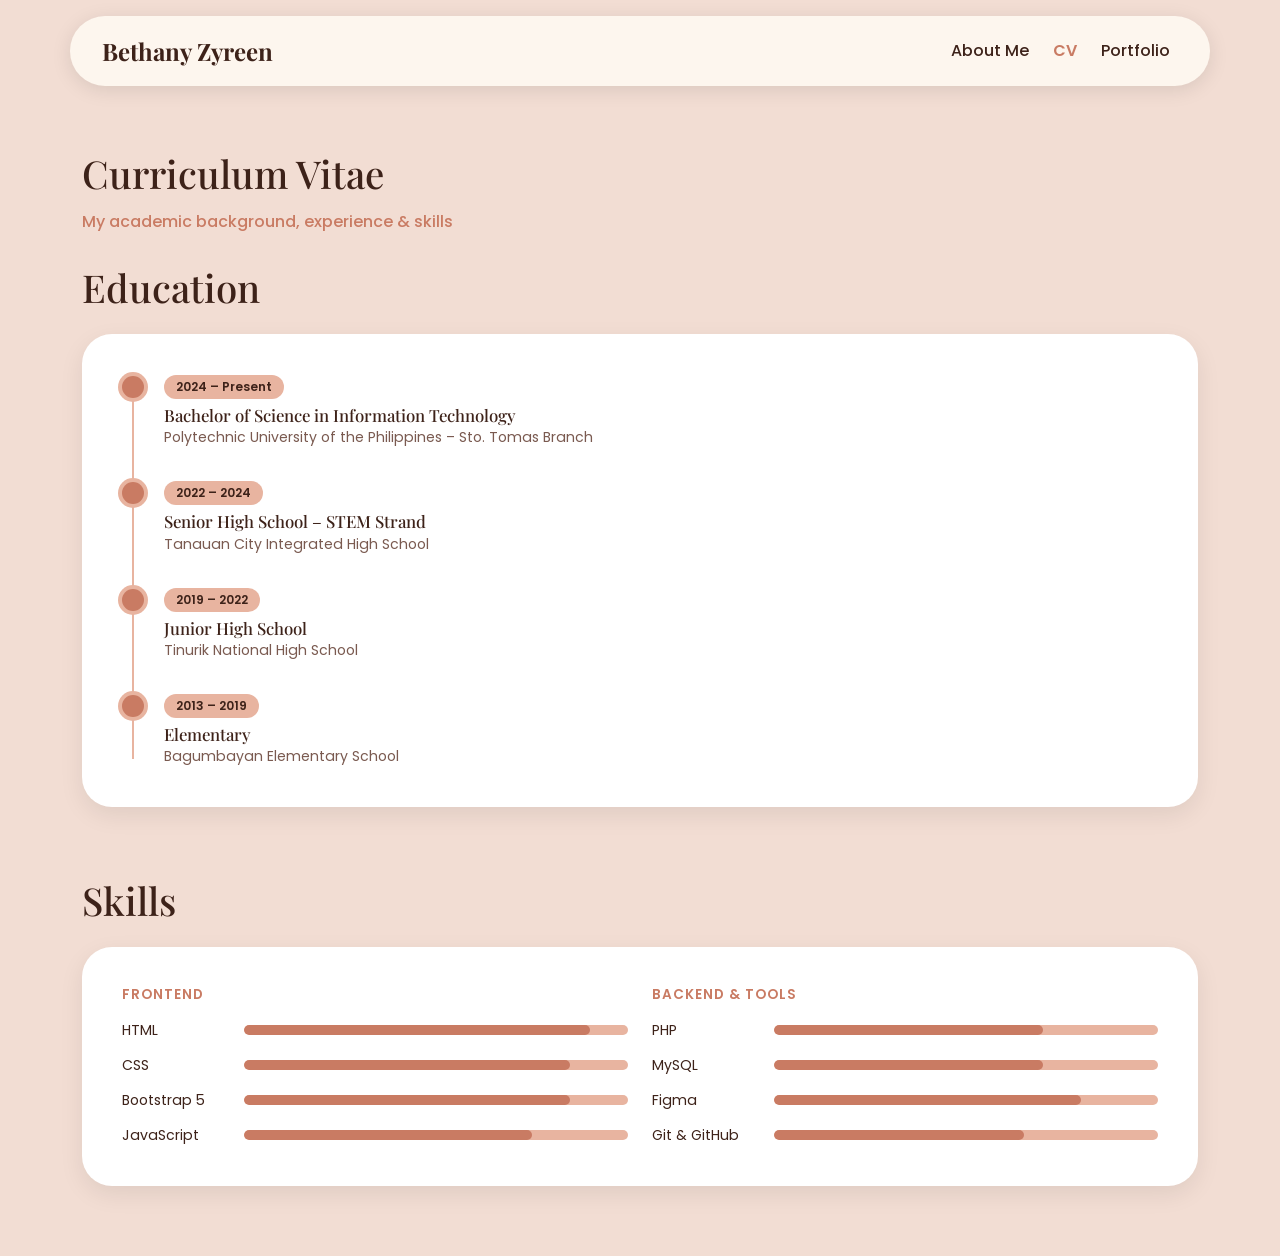
==== cv.html @ 7cb86fb0 "changes" ====
<!DOCTYPE html>
<html lang="en">
<head>
<meta charset="UTF-8">
<meta name="viewport" content="width=device-width, initial-scale=1.0">
<title> Zyrena – Portfolio</title>
  <link rel="icon" type="image/svg+xml" href="assets/img/Group13.svg">
  <link href="https://cdn.jsdelivr.net/npm/bootstrap@5.3.3/dist/css/bootstrap.min.css" rel="stylesheet">
<link href="https://fonts.googleapis.com/css2?family=Playfair+Display:wght@600;700&family=Poppins:wght@300;400;500;600&display=swap" rel="stylesheet">
<link rel="stylesheet" href="https://cdnjs.cloudflare.com/ajax/libs/font-awesome/6.5.0/css/all.min.css">
<link rel="stylesheet" href="assets/css/style.css">
</head>
<body>

<!-- NAVBAR -->
<nav class="navbar navbar-expand-lg fixed-top custom-nav">
  <div class="container">
    <a class="navbar-brand logo" href="index.html">Bethany Zyreen</a>
    <button class="navbar-toggler" data-bs-toggle="collapse" data-bs-target="#menu">
      <span class="navbar-toggler-icon"></span>
    </button>
    <div class="collapse navbar-collapse" id="menu">
      <ul class="navbar-nav ms-auto">
        <li class="nav-item"><a href="index.html" class="nav-link">About Me</a></li>
        <li class="nav-item"><a href="cv.html" class="nav-link active">CV</a></li>
        <li class="nav-item"><a href="portfolio.html" class="nav-link">Portfolio</a></li>
      </ul>
    </div>
  </div>
</nav>

<!-- PAGE HEADER -->
<section class="page-header">
  <div class="container">
    <h1 class="section-title">Curriculum Vitae</h1>
    <p class="page-subtitle">My academic background, experience &amp; skills</p>
  </div>
</section>

<!-- EDUCATION -->
<section class="section pt-0">
  <div class="container">
    <h2 class="section-title">Education</h2>
    <div class="card-section">
      <ul class="timeline-list">

        <li class="timeline-item">
          <div class="timeline-dot"></div>
          <div class="timeline-body">
            <span class="timeline-year">2024 – Present</span>
            <h5>Bachelor of Science in Information Technology</h5>
            <p>Polytechnic University of the Philippines – Sto. Tomas Branch</p>
          </div>
        </li>

        <li class="timeline-item">
          <div class="timeline-dot"></div>
          <div class="timeline-body">
            <span class="timeline-year">2022 – 2024</span>
            <h5>Senior High School – STEM Strand</h5>
            <p>Tanauan City Integrated High School</p>
          </div>
        </li>

        <li class="timeline-item">
          <div class="timeline-dot"></div>
          <div class="timeline-body">
            <span class="timeline-year">2019 – 2022</span>
            <h5>Junior High School</h5>
            <p>Tinurik National High School</p>
          </div>
        </li>

        <li class="timeline-item">
          <div class="timeline-dot"></div>
          <div class="timeline-body">
            <span class="timeline-year">2013 – 2019</span>
            <h5>Elementary</h5>
            <p>Bagumbayan Elementary School</p>
          </div>
        </li>

      </ul>
    </div>
  </div>
</section>

<!-- SKILLS -->
<section class="section pt-0">
  <div class="container">
    <h2 class="section-title">Skills</h2>
    <div class="card-section">
      <div class="row g-4">

        <div class="col-md-6">
          <h6 class="skill-group-label">Frontend</h6>
          <div class="skill-bars">
            <div class="skill-bar-item">
              <span>HTML</span>
              <div class="bar"><div class="fill" style="width:90%"></div></div>
            </div>
            <div class="skill-bar-item">
              <span>CSS</span>
              <div class="bar"><div class="fill" style="width:85%"></div></div>
            </div>
            <div class="skill-bar-item">
              <span>Bootstrap 5</span>
              <div class="bar"><div class="fill" style="width:85%"></div></div>
            </div>
            <div class="skill-bar-item">
              <span>JavaScript</span>
              <div class="bar"><div class="fill" style="width:75%"></div></div>
            </div>
          </div>
        </div>

        <div class="col-md-6">
          <h6 class="skill-group-label">Backend &amp; Tools</h6>
          <div class="skill-bars">
            <div class="skill-bar-item">
              <span>PHP</span>
              <div class="bar"><div class="fill" style="width:70%"></div></div>
            </div>
            <div class="skill-bar-item">
              <span>MySQL</span>
              <div class="bar"><div class="fill" style="width:70%"></div></div>
            </div>
            <div class="skill-bar-item">
              <span>Figma</span>
              <div class="bar"><div class="fill" style="width:80%"></div></div>
            </div>
            <div class="skill-bar-item">
              <span>Git &amp; GitHub</span>
              <div class="bar"><div class="fill" style="width:65%"></div></div>
            </div>
          </div>
        </div>

      </div>
    </div>
  </div>
</section>


<script src="https://cdn.jsdelivr.net/npm/bootstrap@5.3.3/dist/js/bootstrap.bundle.min.js"></script>
<script src="assets/js/script.js"></script>
</body>
</html>
---- assets/css/style.css ----
:root {
  --bg: #f2ddd3;
  --nav: #fdf6ee;
  --card: #fff;
  --accent-light: #e8b4a0;
  --accent: #c97b63;
  --dark: #3d2219;
}

body {
  background: var(--bg);
  font-family: 'Poppins', sans-serif;
  padding-top: 100px;
  color: var(--dark);
}

/* ── TYPOGRAPHY ── */
.logo,
.section-title,
.hero-title {
  font-family: 'Playfair Display', serif;
}

/* ── NAVBAR ── */
.custom-nav {
  background: transparent !important;
  box-shadow: none !important;
  padding: 16px 0;
}

.custom-nav .container {
  background: var(--nav);
  border-radius: 50px;
  box-shadow: 0 4px 20px rgba(0,0,0,.10);
  padding: 12px 32px !important;
}

.logo {
  font-size: 1.5rem;
  font-weight: 700;
  color: var(--dark) !important;
  text-decoration: none;
}

.nav-link {
  font-weight: 500;
  color: var(--dark) !important;
  margin-left: 8px;
}

/* ── HERO ── */
.hero-section {
  padding: 50px 0;
}

.hero-card {
  background: #fff;
  padding: 30px;
  border-radius: 35px;
  box-shadow: 0 8px 25px rgba(0,0,0,.08);
}

.hero-image {
  height: 400px;
  width: 100%;
  object-fit: cover;
  border-radius: 25px;
  /* Placeholder color when image is missing */
  background: var(--accent-light);
  display: block;
  min-height: 350px;
}

.hero-text-col {
  padding-left: 20px;
}

.hero-title {
  font-size: 2.6rem;
  margin-bottom: 6px;
}

.location {
  color: var(--accent);
  font-weight: 600;
  margin-bottom: 16px;
}

.hero-text {
  line-height: 1.8;
  margin-bottom: 24px;
  font-size: 0.95rem;
}

.btn-main {
  background: var(--accent);
  color: white;
  padding: 12px 30px;
  border-radius: 50px;
  font-weight: 500;
  text-decoration: none;
  display: inline-block;
  transition: opacity .2s;
}
.btn-main:hover { opacity: .85; color: white; }

/* ── SECTIONS ── */
.section {
  padding: 70px 0;
}

.section-title {
  font-size: 2.4rem;
  margin-bottom: 24px;
  color: var(--dark);
}

.card-section {
  background: white;
  padding: 40px;
  border-radius: 30px;
  box-shadow: 0 8px 25px rgba(0,0,0,.08);
}

/* ── SKILLS ── */
.skill-list {
  list-style: disc;
  padding-left: 20px;
  line-height: 2.2;
}

.skill-list li {
  font-size: 0.95rem;
}

/* ── EDUCATION ── */
.education-list {
  list-style: disc;
  padding-left: 20px;
}

.education-list li {
  margin-bottom: 20px;
  line-height: 1.8;
  font-size: 0.95rem;
}

.education-list li:last-child {
  margin-bottom: 0;
}

/* ── PROJECTS ── */
.project-card {
  display: flex;
  overflow: hidden;
  border-radius: 25px;
  background: white;
  margin-bottom: 24px;
  box-shadow: 0 5px 20px rgba(0,0,0,.08);
}

.project-card:last-child {
  margin-bottom: 0;
}

.project-image {
  width: 260px;
  min-height: 200px;
  background: var(--accent-light);
  flex-shrink: 0;
}

.project-image.darker {
  background: var(--accent);
}

.project-content {
  padding: 36px 40px;
  flex: 1;
}

.project-content h3 {
  font-family: 'Playfair Display', serif;
  font-size: 1.4rem;
  margin-bottom: 12px;
}

.project-content p {
  font-size: 0.92rem;
  line-height: 1.7;
  margin-bottom: 20px;
}

.btn-project {
  border: 2px solid var(--accent);
  color: var(--accent);
  border-radius: 50px;
  padding: 8px 22px;
  font-size: 0.9rem;
  background: transparent;
  transition: all .2s;
}

.btn-project:hover {
  background: var(--accent);
  color: white;
}

/* ── CONTACT FORM ── */
.custom-input {
  border: 2px solid var(--accent-light);
  border-radius: 20px;
  padding: 14px 18px;
  font-family: 'Poppins', sans-serif;
  font-size: 0.9rem;
  background: white;
}

.custom-input:focus {
  border-color: var(--accent);
  box-shadow: none;
}

.btn-submit {
  background: var(--accent);
  color: white;
  padding: 12px 50px;
  border-radius: 15px;
  font-weight: 500;
  border: none;
  transition: opacity .2s;
}

.btn-submit:hover { opacity: .85; color: white; }

/* ── FOOTER ── */
footer {
  padding: 40px 0 20px;
}

.footer-card {
  background: white;
  padding: 36px 40px;
  border-radius: 30px;
  box-shadow: 0 8px 25px rgba(0,0,0,.08);
  font-size: 0.93rem;
}

.footer-card p {
  margin-bottom: 8px;
}

.footer-icon {
  color: var(--accent);
  margin-right: 8px;
  font-size: 1rem;
}

.copyright {
  text-align: center;
  margin-top: 30px;
  font-weight: 600;
  font-size: 0.9rem;
  color: var(--dark);
}
/* ── SUNSET PAGES PROJECT ── */
.sunset-bg {
  background: linear-gradient(160deg, #c97b63 0%, #e8a87c 40%, #f2c97a 70%, #c97b63 100%);
  display: flex;
  align-items: center;
  justify-content: center;
}

.sunset-icon {
  font-size: 3rem;
  color: rgba(255,255,255,0.85);
  text-align: center;
}

.project-badge {
  display: inline-block;
  background: var(--accent-light);
  color: var(--dark);
  font-size: 0.75rem;
  font-weight: 600;
  padding: 4px 14px;
  border-radius: 50px;
  margin-bottom: 14px;
}

.project-tags {
  display: flex;
  flex-wrap: wrap;
  gap: 8px;
  margin-top: 10px;
}

.tag {
  background: #f9ede8;
  color: var(--accent);
  border: 1px solid var(--accent-light);
  font-size: 0.78rem;
  font-weight: 500;
  padding: 4px 12px;
  border-radius: 50px;
}

/* ── PAGE HEADER (CV & Portfolio pages) ── */
.page-header {
  padding: 50px 0 30px;
}

.page-subtitle {
  color: var(--accent);
  font-weight: 500;
  font-size: 1rem;
  margin-top: -10px;
  margin-bottom: 0;
}

/* ── ACTIVE NAV LINK ── */
.nav-link.active {
  color: var(--accent) !important;
  font-weight: 600;
}

/* ── TIMELINE (CV Education) ── */
.timeline-list {
  list-style: none;
  padding: 0;
  margin: 0;
  position: relative;
}

.timeline-list::before {
  content: '';
  position: absolute;
  left: 10px;
  top: 8px;
  bottom: 8px;
  width: 2px;
  background: var(--accent-light);
}

.timeline-item {
  display: flex;
  gap: 20px;
  margin-bottom: 32px;
  position: relative;
}

.timeline-item:last-child {
  margin-bottom: 0;
}

.timeline-dot {
  width: 22px;
  height: 22px;
  border-radius: 50%;
  background: var(--accent);
  flex-shrink: 0;
  margin-top: 2px;
  box-shadow: 0 0 0 4px var(--accent-light);
  z-index: 1;
}

.timeline-body {
  flex: 1;
}

.timeline-year {
  display: inline-block;
  background: var(--accent-light);
  color: var(--dark);
  font-size: 0.75rem;
  font-weight: 600;
  padding: 3px 12px;
  border-radius: 50px;
  margin-bottom: 6px;
}

.timeline-body h5 {
  font-family: 'Playfair Display', serif;
  font-size: 1.05rem;
  margin-bottom: 2px;
}

.timeline-body p {
  font-size: 0.88rem;
  color: #7a5a50;
  margin: 0;
}

/* ── SKILL BARS (CV Skills) ── */
.skill-group-label {
  font-weight: 600;
  font-size: 0.85rem;
  text-transform: uppercase;
  letter-spacing: 1px;
  color: var(--accent);
  margin-bottom: 16px;
}

.skill-bars {
  display: flex;
  flex-direction: column;
  gap: 14px;
}

.skill-bar-item {
  display: flex;
  align-items: center;
  gap: 12px;
}

.skill-bar-item span {
  width: 110px;
  font-size: 0.88rem;
  flex-shrink: 0;
}

.bar {
  flex: 1;
  height: 10px;
  background: var(--accent-light);
  border-radius: 50px;
  overflow: hidden;
}

.fill {
  height: 100%;
  background: var(--accent);
  border-radius: 50px;
}

/* ── SUNSET PAGES EXPANDED CARD ── */
.project-card--vertical {
  flex-direction: column;
}

.sunset-bg--wide {
  width: 100%;
  min-height: 200px;
  padding: 40px 20px;
  flex-direction: column;
  gap: 12px;
}

.sunset-tagline {
  color: rgba(255,255,255,0.92);
  font-style: italic;
  font-size: 0.95rem;
  margin-top: 12px;
  margin-bottom: 0;
  text-align: center;
  line-height: 1.6;
}

/* About / section blocks inside card */
.sp-block {
  margin-bottom: 22px;
}

.sp-heading {
  font-weight: 700;
  font-size: 0.82rem;
  text-transform: uppercase;
  letter-spacing: 1px;
  color: var(--accent);
  margin-bottom: 10px;
}

.sp-heading i {
  margin-right: 6px;
}

.sp-block p {
  margin-bottom: 8px;
}

/* Genre list */
.sp-genres {
  display: flex;
  flex-direction: column;
  gap: 10px;
}

.sp-genre-item {
  background: #fdf6ee;
  border-left: 3px solid var(--accent);
  border-radius: 0 12px 12px 0;
  padding: 10px 16px;
}

.sp-genre-title {
  display: block;
  font-weight: 600;
  font-size: 0.92rem;
  color: var(--dark);
  margin-bottom: 2px;
}

.sp-genre-desc {
  font-size: 0.83rem;
  color: #7a5a50;
}

/* Feature pills */
.sp-features {
  display: flex;
  flex-wrap: wrap;
  gap: 10px;
}

.sp-feature {
  background: #fdf6ee;
  border: 1px solid var(--accent-light);
  border-radius: 50px;
  padding: 7px 16px;
  font-size: 0.83rem;
  font-weight: 500;
  color: var(--dark);
}

.sp-feature i {
  color: var(--accent);
  margin-right: 6px;
}

/* ── PROJECT DETAIL PAGES ── */
.detail-hero {
  padding: 80px 20px 60px;
  text-align: center;
}

.sunset-hero {
  background: linear-gradient(160deg, #c97b63 0%, #e8a87c 45%, #f2c97a 100%);
}

.furniture-hero {
 background: linear-gradient(160deg, #a07850 0%, #c8a070 50%, #e8c898 100%);
}

.detail-hero-icon {
  font-size: 3.5rem;
  color: rgba(255,255,255,0.9);
  margin-bottom: 16px;
  display: block;
}

.detail-hero-title {
  font-family: 'Playfair Display', serif;
  font-size: 2.8rem;
  color: white;
  margin-bottom: 8px;
  text-shadow: 0 2px 10px rgba(0,0,0,0.15);
}

.detail-hero-sub {
  color: rgba(255,255,255,0.88);
  font-size: 1rem;
  font-weight: 500;
  margin-bottom: 10px;
}

.detail-hero-tagline {
  color: rgba(255,255,255,0.92);
  font-style: italic;
  font-size: 1rem;
  margin-bottom: 20px;
}

.detail-badges {
  display: flex;
  gap: 10px;
  justify-content: center;
  flex-wrap: wrap;
  margin-top: 10px;
}

.detail-badges .project-badge {
  background: rgba(255,255,255,0.3);
  color: white;
  border: 1px solid rgba(255,255,255,0.5);
  font-size: 0.82rem;
}

.back-link {
  color: var(--accent);
  font-weight: 600;
  font-size: 0.9rem;
  text-decoration: none;
  display: inline-flex;
  align-items: center;
  gap: 8px;
  transition: opacity .2s;
}

.back-link:hover {
  opacity: 0.75;
  color: var(--accent);
}

.feature-card {
  display: flex;
  gap: 16px;
  align-items: flex-start;
  background: #fdf6ee;
  border-radius: 20px;
  padding: 20px;
  height: 100%;
}

.feature-icon {
  width: 46px;
  height: 46px;
  background: var(--accent);
  border-radius: 12px;
  display: flex;
  align-items: center;
  justify-content: center;
  color: white;
  font-size: 1.1rem;
  flex-shrink: 0;
}

.feature-card h6 {
  font-weight: 600;
  margin-bottom: 6px;
  font-size: 0.95rem;
}

.feature-card p {
  font-size: 0.87rem;
  color: #7a5a50;
  margin: 0;
  line-height: 1.6;
}
/* ── FOOTER LAYOUT FIX ── */
.footer-card .row {
  gap: 0;
}

.footer-card .col-md-6 p {
  display: flex;
  align-items: center;
  gap: 8px;
  margin-bottom: 10px;
  font-size: 0.9rem;
}

.footer-card .col-md-6:first-child p strong {
  min-width: 70px;
}

/* ── PROJECT DETAIL PAGES ── */
.detail-hero {
  padding: 80px 20px 60px;
  text-align: center;
}

.project-screenshot {
  overflow: hidden;
  border-radius: 30px;
  box-shadow: 0 8px 25px rgba(0,0,0,.12);
}

.project-screenshot img {
  width: 100%;
  display: block;
  object-fit: cover;
}

.sunset-hero {
  background: linear-gradient(160deg, #c97b63 0%, #e8a87c 45%, #f2c97a 100%);
}

.furniture-hero {
  background: 
  linear-gradient(160deg, #dc8c3d 0%, #e3bd41 50%, #e8c898 100%);
}

.puzzle-hero {
  background: linear-gradient(160deg, #3d2219 0%, #c97b63 60%, #e8b4a0 100%);
}

.detail-hero-icon {
  font-size: 3.5rem;
  color: rgba(255,255,255,0.9);
  margin-bottom: 16px;
  display: block;
}

.detail-hero-title {
  font-family: 'Playfair Display', serif;
  font-size: 2.8rem;
  color: white;
  margin-bottom: 8px;
  text-shadow: 0 2px 10px rgba(0,0,0,0.15);
}

.detail-hero-sub {
  color: rgba(255,255,255,0.88);
  font-size: 1rem;
  font-weight: 500;
  margin-bottom: 10px;
}

.detail-hero-tagline {
  color: rgba(255,255,255,0.92);
  font-style: italic;
  font-size: 1rem;
  margin-bottom: 20px;
}

.detail-badges {
  display: flex;
  gap: 10px;
  justify-content: center;
  flex-wrap: wrap;
  margin-top: 10px;
}

.detail-badges .project-badge {
  background: rgba(255,255,255,0.3);
  color: white;
  border: 1px solid rgba(255,255,255,0.5);
  font-size: 0.82rem;
}

.back-link {
  color: var(--accent);
  font-weight: 600;
  font-size: 0.9rem;
  text-decoration: none;
  display: inline-flex;
  align-items: center;
  gap: 8px;
  transition: opacity .2s;
}

.back-link:hover {
  opacity: 0.75;
  color: var(--accent);
}

.feature-card {
  display: flex;
  gap: 16px;
  align-items: flex-start;
  background: #fdf6ee;
  border-radius: 20px;
  padding: 20px;
  height: 100%;
}

.feature-icon {
  width: 46px;
  height: 46px;
  background: var(--accent);
  border-radius: 12px;
  display: flex;
  align-items: center;
  justify-content: center;
  color: white;
  font-size: 1.1rem;
  flex-shrink: 0;
}

.feature-card h6 {
  font-weight: 600;
  margin-bottom: 6px;
  font-size: 0.95rem;
}

.feature-card p {
  font-size: 0.87rem;
  color: #7a5a50;
  margin: 0;
  line-height: 1.6;
}
/* ── PROJECT CARD GRADIENT PANELS ── */
.furniture-panel {
  background: linear-gradient(160deg, #dc8c3d 0%, #e3bd41 50%, #e8c898 100%);
  display: flex;
  align-items: center;
  justify-content: center;
}

.sunset-panel {
  background: linear-gradient(160deg, #c97b63 0%, #e8a87c 40%, #f2c97a 70%, #c97b63 100%);
  display: flex;
  align-items: center;
  justify-content: center;
}

.panel-icon {
  font-size: 3rem;
  color: rgba(255,255,255,0.85);
}

.project-screenshots-row {
  display: flex;
  flex-direction: row;
  gap: 1.5rem;
}

.project-screenshots-row .project-screenshot {
  flex: 1;
  min-width: 0; /* prevents flex overflow */
}

.project-screenshots-row .project-screenshot img {
  width: 100%;
  height: auto;
  display: block;
}

/* Stack on mobile */
@media (max-width: 768px) {
  .project-screenshots-row {
    flex-direction: column;
  }
}

/* ── CONTAINER FLUID (Furniture & Sunset Pages) ── */
.furniture-hero .container-fluid,
.sunset-hero .container-fluid,
.section .container-fluid {
  width: 100%;
  padding-left: 48px;
  padding-right: 48px;
  max-width: 100%;
}

@media (max-width: 768px) {
  .furniture-hero .container-fluid,
  .sunset-hero .container-fluid,
  .section .container-fluid {
    padding-left: 20px;
    padding-right: 20px;
  }
}

.project-screenshots-col {
  display: flex;
  flex-direction: column;
  gap: 1.5rem;
}

.project-screenshots-col .project-screenshot img {
  width: 100%;
  height: auto;
  display: block;
}

/* ── FOOTER ENHANCED ── */
.footer-center {
  display: flex;
  flex-direction: column;
  align-items: center;
  justify-content: center;
}

.footer-logo-svg {
  width: 90px;
  height: 90px;
  filter: drop-shadow(0 4px 12px rgba(74, 144, 217, 0.3));
  transition: transform 0.3s ease;
}

.footer-logo-svg:hover {
  transform: scale(1.05);
}

.footer-logo-name {
  font-family: 'Playfair Display', serif;
  font-size: 1.4rem;
  font-weight: 700;
  color: var(--dark);
  margin: 10px 0 2px;
}

.footer-logo-tagline {
  font-size: 0.78rem;
  color: var(--accent);
  font-weight: 500;
  letter-spacing: 0.5px;
  margin: 0;
}

.footer-section-label {
  font-weight: 700;
  font-size: 0.78rem;
  text-transform: uppercase;
  letter-spacing: 1.5px;
  color: var(--accent);
  margin-bottom: 14px;
}

.footer-nav-link {
  color: var(--dark);
  text-decoration: none;
  font-size: 0.9rem;
  transition: color 0.2s;
}

.footer-nav-link:hover {
  color: var(--accent);
}
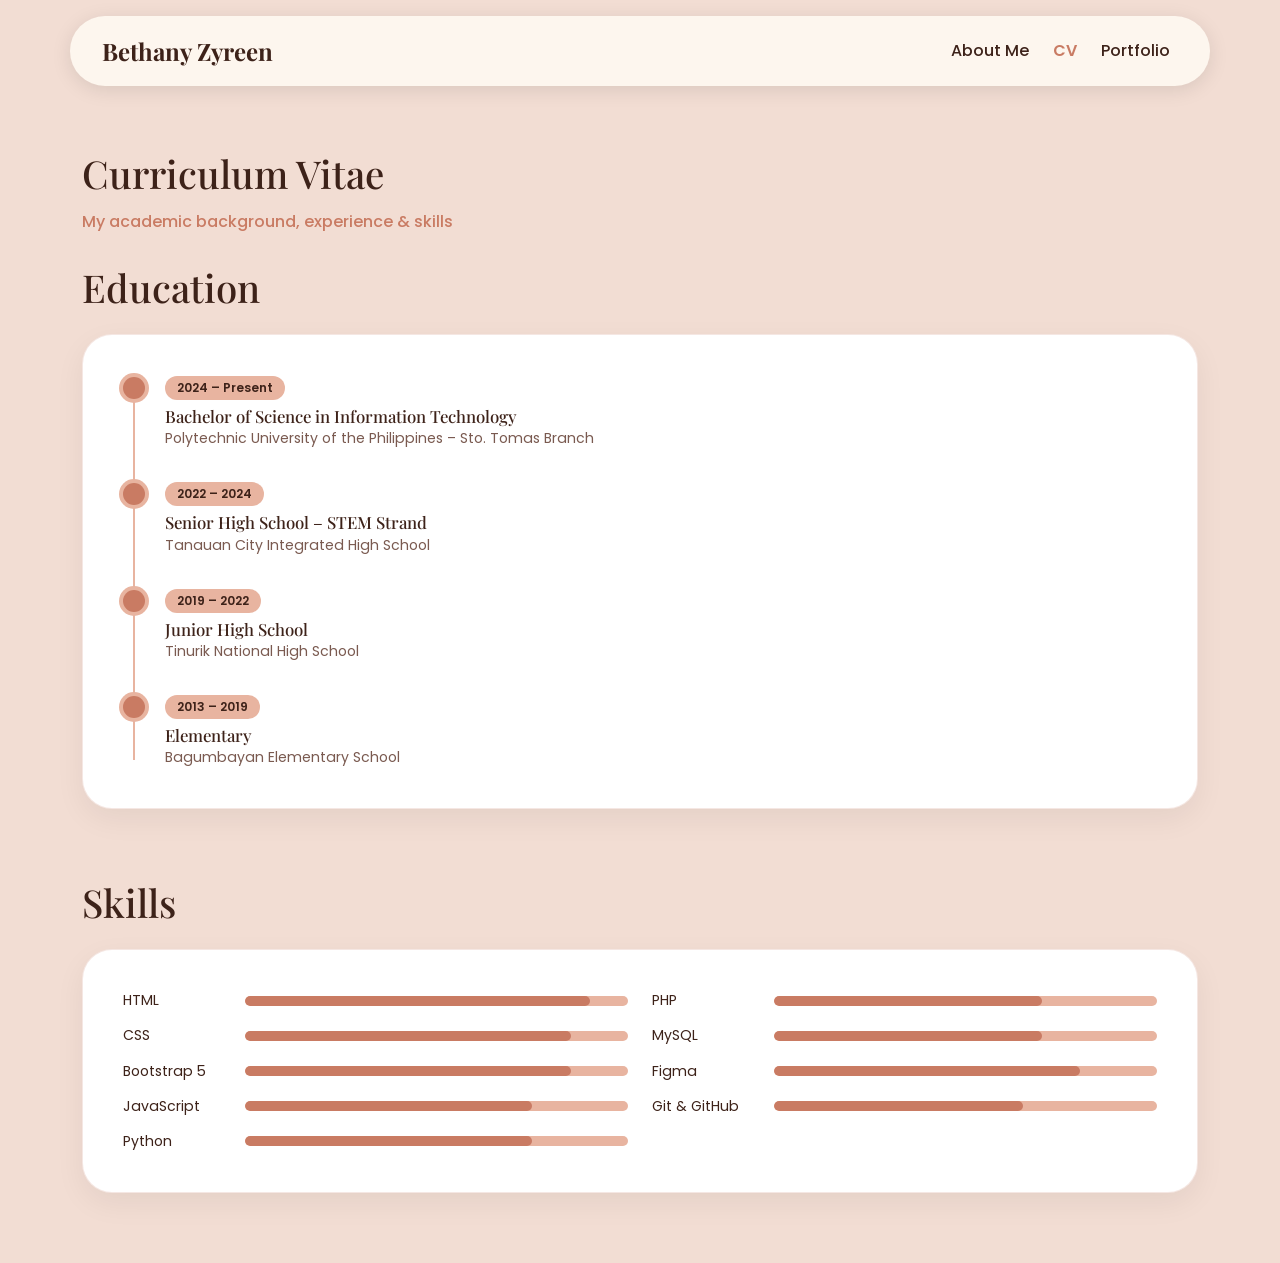
==== commit 8cac50f5: "memte" ====
--- a/cv.html
+++ b/cv.html
@@ -92,8 +92,7 @@
     <div class="card-section">
       <div class="row g-4">
 
-        <div class="col-md-6">
-          <h6 class="skill-group-label">Frontend</h6>
+        <div class="col-12 col-md-6">
           <div class="skill-bars">
             <div class="skill-bar-item">
               <span>HTML</span>
@@ -111,16 +110,20 @@
               <span>JavaScript</span>
               <div class="bar"><div class="fill" style="width:75%"></div></div>
             </div>
+              <div class="skill-bar-item">
+              <span>Python</span>
+              <div class="bar"><div class="fill" style="width:75%"></div></div>
+            </div>
           </div>
         </div>
 
-        <div class="col-md-6">
-          <h6 class="skill-group-label">Backend &amp; Tools</h6>
+        <div class="col-12 col-md-6">
           <div class="skill-bars">
             <div class="skill-bar-item">
               <span>PHP</span>
               <div class="bar"><div class="fill" style="width:70%"></div></div>
             </div>
+
             <div class="skill-bar-item">
               <span>MySQL</span>
               <div class="bar"><div class="fill" style="width:70%"></div></div>
--- a/assets/css/style.css
+++ b/assets/css/style.css
@@ -92,17 +92,37 @@
   font-size: 0.95rem;
 }
 
-.btn-main {
+.btn-main,
+.btn-project,
+.btn-submit {
+  border: 2px solid var(--accent);
+  color: var(--accent);
+  border-radius: 50px;
+  padding: 12px 30px;
+  font-weight: 500;
+  background: transparent;
+  text-decoration: none;
+  display: inline-block;
+  transition: all 0.25s ease;
+}
+
+.btn-main,
+.btn-project {
+  padding: 12px 30px;
+}
+
+.btn-submit {
+  padding: 14px 52px;
+  font-weight: 600;
+}
+
+.btn-main:hover,
+.btn-project:hover,
+.btn-submit:hover {
   background: var(--accent);
   color: white;
-  padding: 12px 30px;
-  border-radius: 50px;
-  font-weight: 500;
-  text-decoration: none;
-  display: inline-block;
-  transition: opacity .2s;
-}
-.btn-main:hover { opacity: .85; color: white; }
+  opacity: 0.95;
+}
 
 /* ── SECTIONS ── */
 .section {
@@ -207,31 +227,123 @@
 }
 
 /* ── CONTACT FORM ── */
+.card-section {
+  background: #fff;
+  padding: 40px;
+  border-radius: 30px;
+  border: 1px solid rgba(201, 123, 99, 0.18);
+  box-shadow: 0 10px 30px rgba(0, 0, 0, 0.06);
+}
+
+.card-section form {
+  color: var(--dark);
+}
+
+.card-section .section-title {
+  color: var(--dark);
+}
+
 .custom-input {
-  border: 2px solid var(--accent-light);
-  border-radius: 20px;
-  padding: 14px 18px;
+  border: 2px solid rgba(201, 123, 99, 0.35);
+  border-radius: 22px;
+  padding: 16px 20px;
   font-family: 'Poppins', sans-serif;
-  font-size: 0.9rem;
-  background: white;
+  font-size: 0.95rem;
+  background: #fbf1ed;
+  color: #3a2320;
+  transition: border-color 0.25s ease, background 0.25s ease, box-shadow 0.25s ease;
+}
+
+.custom-input::placeholder {
+  color: #a57a70;
+  opacity: 1;
 }
 
 .custom-input:focus {
   border-color: var(--accent);
-  box-shadow: none;
+  background: white;
+  box-shadow: 0 0 0 4px rgba(201, 123, 99, 0.12);
+}
+
+textarea.custom-input {
+  min-height: 160px;
+  resize: vertical;
 }
 
 .btn-submit {
   background: var(--accent);
   color: white;
-  padding: 12px 50px;
-  border-radius: 15px;
-  font-weight: 500;
-  border: none;
-  transition: opacity .2s;
-}
-
-.btn-submit:hover { opacity: .85; color: white; }
+  padding: 14px 52px;
+  border-radius: 50px;
+  font-weight: 600;
+  border: 1px solid transparent;
+  transition: transform 0.2s ease, opacity 0.2s ease, box-shadow 0.2s ease;
+  position: relative;
+  overflow: hidden;
+}
+
+.btn-main,
+.btn-project,
+.btn-submit,
+.back-link {
+  transition: transform 0.25s ease, opacity 0.25s ease, box-shadow 0.25s ease;
+  position: relative;
+  overflow: hidden;
+}
+
+.btn-main:hover,
+.btn-project:hover,
+.btn-submit:hover,
+.back-link:hover {
+  opacity: 0.95;
+  transform: translateY(-2px) scale(1.01);
+}
+
+.btn-submit:focus,
+.btn-submit:active,
+.btn-main:focus,
+.btn-main:active,
+.btn-project:focus,
+.btn-project:active,
+.back-link:focus,
+.back-link:active {
+  outline: none;
+  background: var(--accent);
+  color: white;
+  box-shadow: 0 0 0 6px rgba(201, 123, 99, 0.18);
+}
+
+.animated-card {
+  opacity: 0;
+  transform: translateY(22px);
+  transition: opacity 0.55s ease, transform 0.55s ease;
+}
+
+.animated-card.visible {
+  opacity: 1;
+  transform: translateY(0);
+}
+
+.ripple {
+  position: absolute;
+  border-radius: 50%;
+  transform: scale(0);
+  background: rgba(255, 255, 255, 0.45);
+  pointer-events: none;
+}
+
+@keyframes ripple-effect {
+  to {
+    transform: scale(4);
+    opacity: 0;
+  }
+}
+
+@media (max-width: 767px) {
+  .card-section {
+    padding: 28px 22px;
+  }
+}
 
 /* ── FOOTER ── */
 footer {
@@ -779,6 +891,58 @@
   margin: 0;
   line-height: 1.6;
 }
+
+.project-summary-grid {
+  display: grid;
+  grid-template-columns: repeat(auto-fit, minmax(240px, 1fr));
+  gap: 20px;
+  margin-top: 26px;
+}
+
+.about-project-grid {
+  margin-top: 28px;
+}
+
+.project-summary-item {
+  background: #fdf2ec;
+  border: 1px solid rgba(201, 123, 99, 0.22);
+  border-radius: 28px;
+  padding: 28px;
+  transition: transform 0.25s ease, box-shadow 0.25s ease;
+  min-height: 240px;
+}
+
+.project-summary-item:hover {
+  transform: translateY(-4px);
+  box-shadow: 0 20px 35px rgba(0, 0, 0, 0.08);
+}
+
+.project-summary-icon {
+  width: 52px;
+  height: 52px;
+  border-radius: 18px;
+  display: flex;
+  align-items: center;
+  justify-content: center;
+  background: rgba(201, 123, 99, 0.95);
+  color: white;
+  margin-bottom: 18px;
+  font-size: 1.2rem;
+}
+
+.project-summary-item h5 {
+  font-size: 1.05rem;
+  margin-bottom: 10px;
+  color: var(--dark);
+}
+
+.project-summary-item p {
+  margin: 0;
+  color: #765646;
+  font-size: 0.95rem;
+  line-height: 1.7;
+}
+
 /* ── PROJECT CARD GRADIENT PANELS ── */
 .furniture-panel {
   background: linear-gradient(160deg, #dc8c3d 0%, #e3bd41 50%, #e8c898 100%);
@@ -799,29 +963,7 @@
   color: rgba(255,255,255,0.85);
 }
 
-.project-screenshots-row {
-  display: flex;
-  flex-direction: row;
-  gap: 1.5rem;
-}
-
-.project-screenshots-row .project-screenshot {
-  flex: 1;
-  min-width: 0; /* prevents flex overflow */
-}
-
-.project-screenshots-row .project-screenshot img {
-  width: 100%;
-  height: auto;
-  display: block;
-}
-
-/* Stack on mobile */
-@media (max-width: 768px) {
-  .project-screenshots-row {
-    flex-direction: column;
-  }
-}
+
 
 /* ── CONTAINER FLUID (Furniture & Sunset Pages) ── */
 .furniture-hero .container-fluid,
@@ -865,7 +1007,7 @@
 .footer-logo-svg {
   width: 90px;
   height: 90px;
-  filter: drop-shadow(0 4px 12px rgba(74, 144, 217, 0.3));
+  filter: drop-shadow(0 4px 12px rgba(201, 123, 99, 0.35));
   transition: transform 0.3s ease;
 }
 
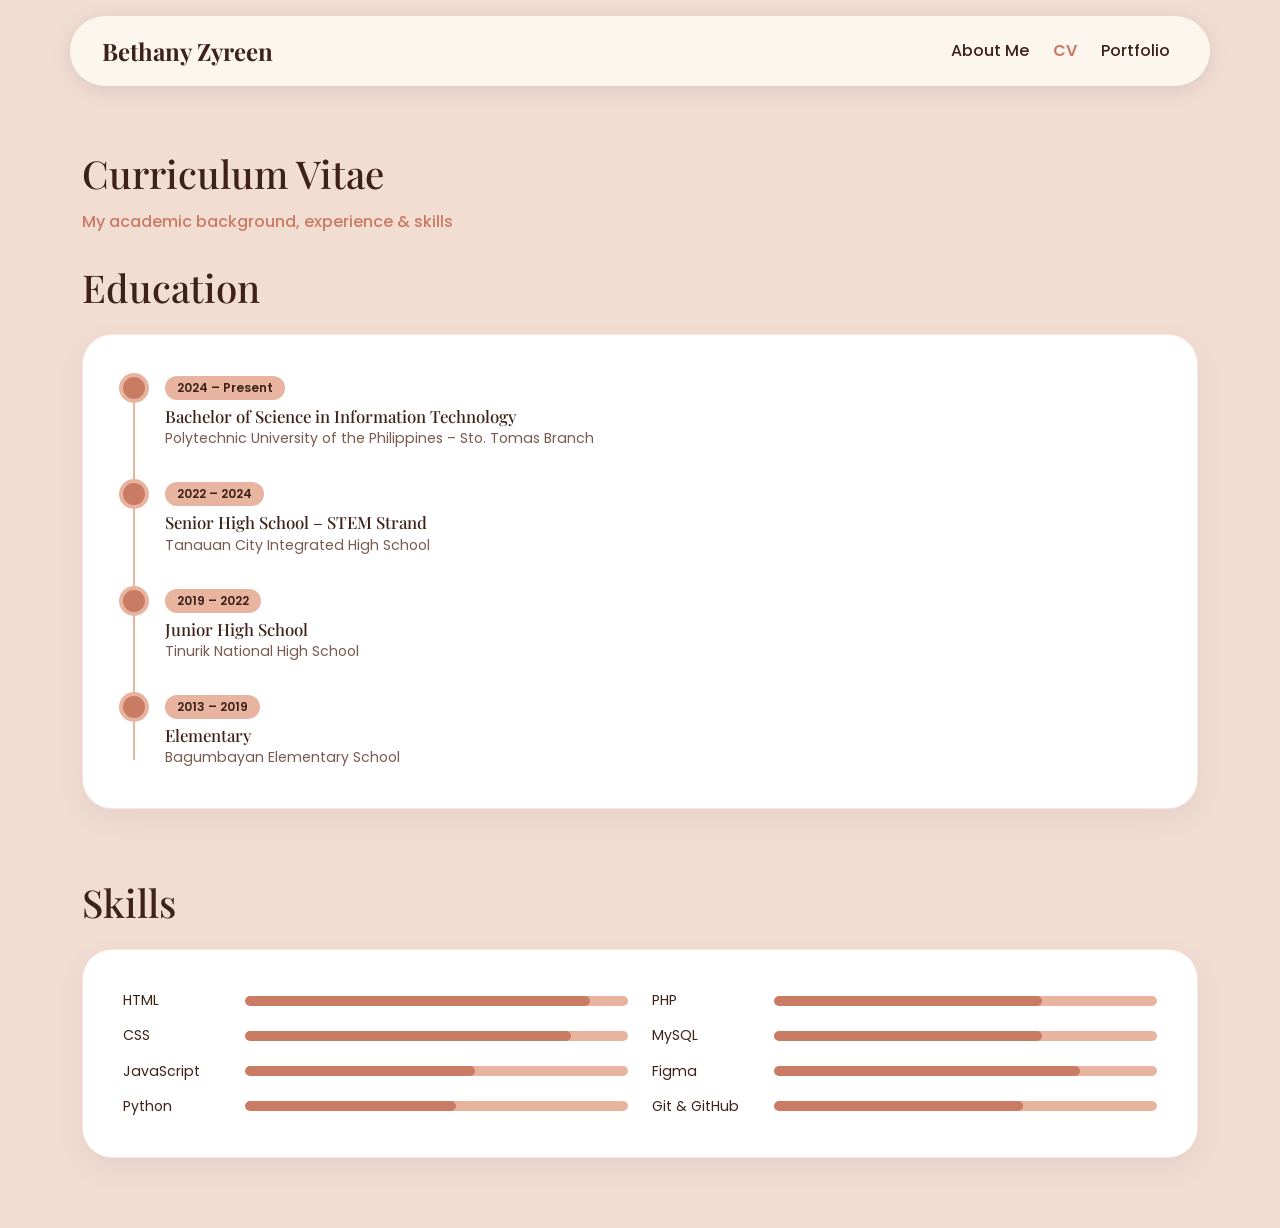
==== commit 588b0d5e: "changes in some part" ====
--- a/cv.html
+++ b/cv.html
@@ -103,16 +103,12 @@
               <div class="bar"><div class="fill" style="width:85%"></div></div>
             </div>
             <div class="skill-bar-item">
-              <span>Bootstrap 5</span>
-              <div class="bar"><div class="fill" style="width:85%"></div></div>
-            </div>
-            <div class="skill-bar-item">
               <span>JavaScript</span>
-              <div class="bar"><div class="fill" style="width:75%"></div></div>
+              <div class="bar"><div class="fill" style="width:60%"></div></div>
             </div>
               <div class="skill-bar-item">
               <span>Python</span>
-              <div class="bar"><div class="fill" style="width:75%"></div></div>
+              <div class="bar"><div class="fill" style="width:55%"></div></div>
             </div>
           </div>
         </div>
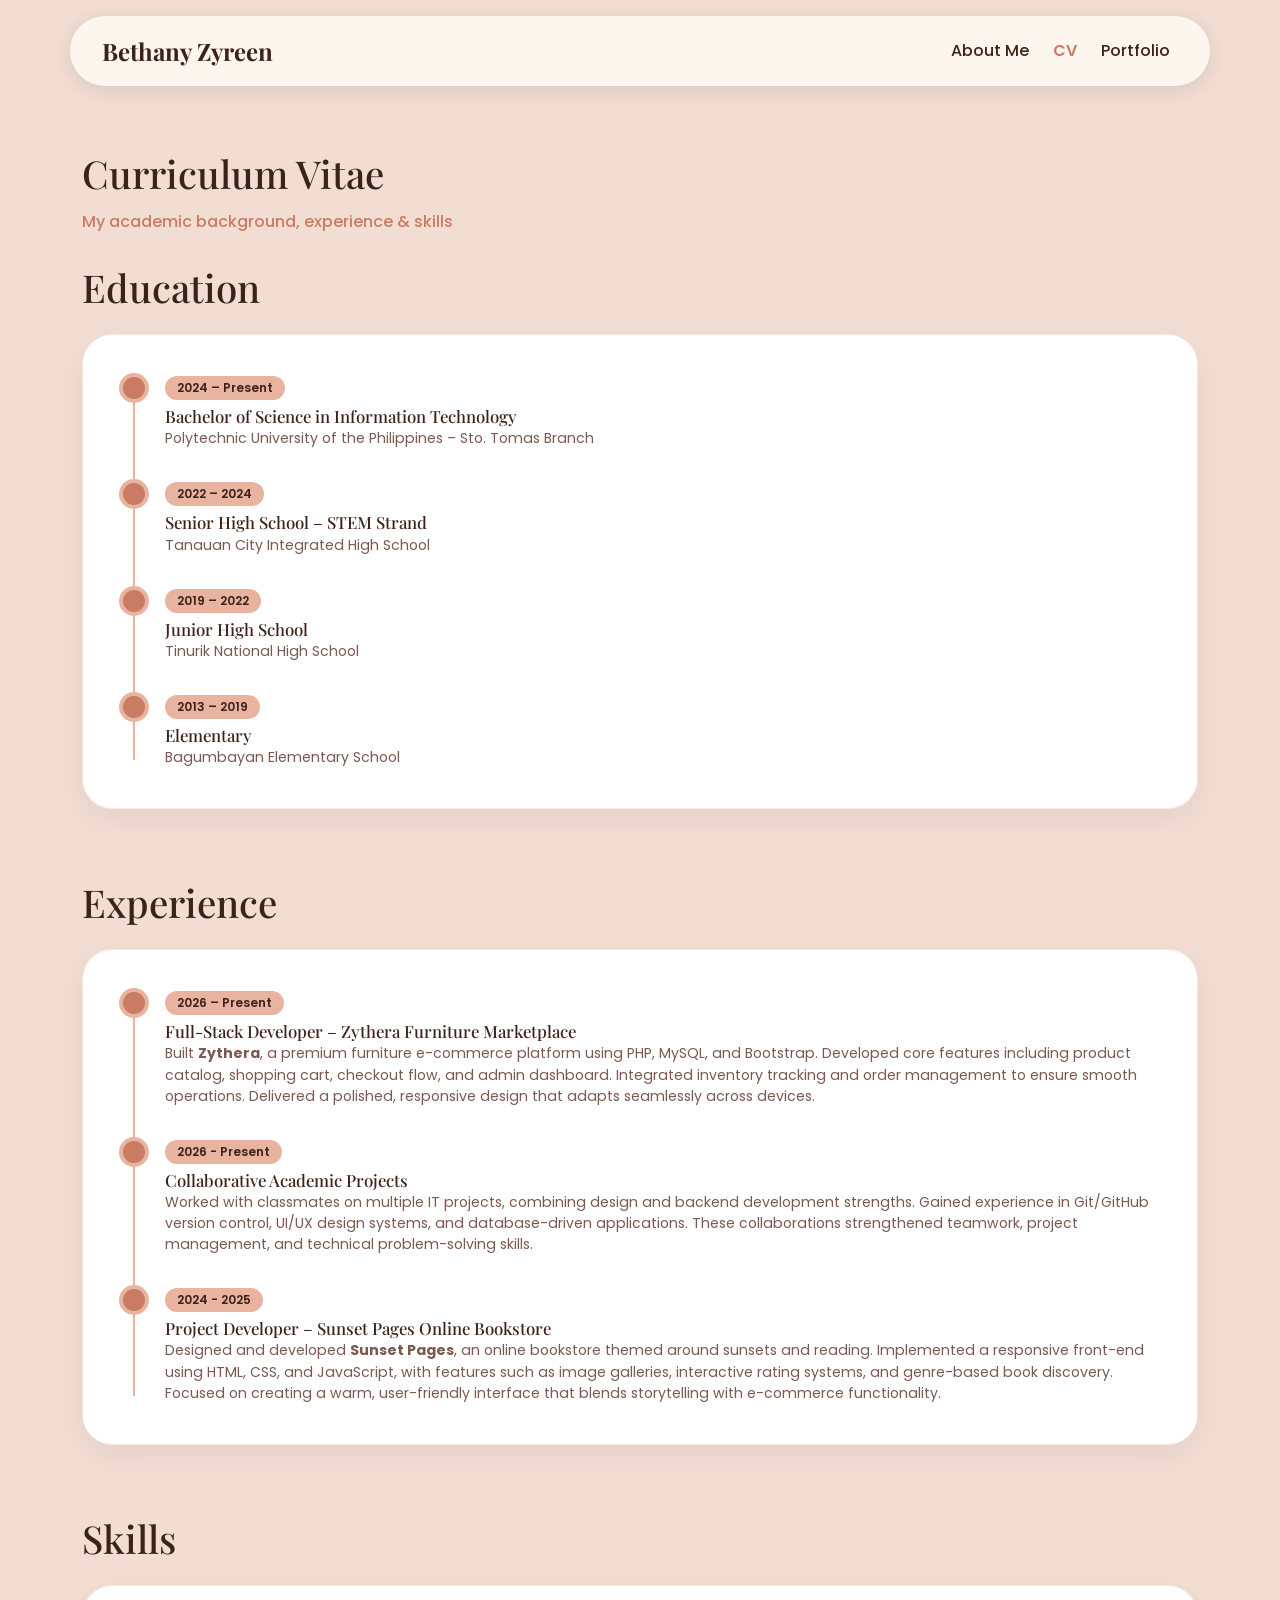
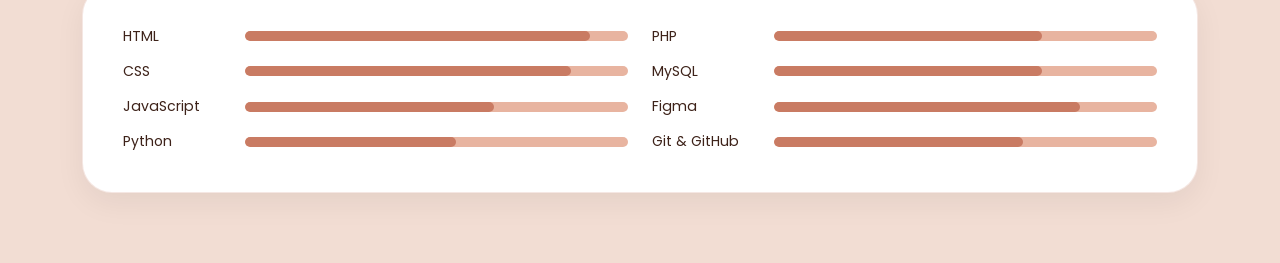
==== commit bc957a7c: "improvement in desc" ====
--- a/cv.html
+++ b/cv.html
@@ -85,6 +85,54 @@
   </div>
 </section>
 
+<!-- EXPERIENCE -->
+<section class="section pt-0">
+  <div class="container">
+    <h2 class="section-title">Experience</h2>
+    <div class="card-section">
+      <ul class="timeline-list">
+
+        <li class="timeline-item">
+          <div class="timeline-dot"></div>
+          <div class="timeline-body">
+            <span class="timeline-year">2026 – Present</span>
+            <h5>Full-Stack Developer – Zythera Furniture Marketplace</h5>
+            <p>Built <b>Zythera</b>, a premium furniture e-commerce platform using PHP, MySQL, and Bootstrap. 
+               Developed core features including product catalog, shopping cart, checkout flow, and admin dashboard. 
+               Integrated inventory tracking and order management to ensure smooth operations. 
+               Delivered a polished, responsive design that adapts seamlessly across devices.</p>
+          </div>
+        </li>
+
+          <li class="timeline-item">
+          <div class="timeline-dot"></div>
+          <div class="timeline-body">
+            <span class="timeline-year"> 2026 - Present</span>
+            <h5>Collaborative Academic Projects</h5>
+            <p>Worked with classmates on multiple IT projects, combining design and backend development strengths. 
+               Gained experience in Git/GitHub version control, UI/UX design systems, and database-driven applications. 
+               These collaborations strengthened teamwork, project management, and technical problem-solving skills.</p>
+          </div>
+        </li>
+
+            <li class="timeline-item">
+          <div class="timeline-dot"></div>
+          <div class="timeline-body">
+            <span class="timeline-year">2024 - 2025</span>
+            <h5>Project Developer – Sunset Pages Online Bookstore</h5>
+            <p>Designed and developed <b>Sunset Pages</b>, an online bookstore themed around sunsets and reading. 
+               Implemented a responsive front-end using HTML, CSS, and JavaScript, with features such as image galleries, 
+               interactive rating systems, and genre-based book discovery. Focused on creating a warm, user-friendly interface 
+               that blends storytelling with e-commerce functionality.</p>
+          </div>
+        </li>
+
+      </ul>
+    </div>
+  </div>
+</section>
+
+
 <!-- SKILLS -->
 <section class="section pt-0">
   <div class="container">
@@ -104,7 +152,7 @@
             </div>
             <div class="skill-bar-item">
               <span>JavaScript</span>
-              <div class="bar"><div class="fill" style="width:60%"></div></div>
+              <div class="bar"><div class="fill" style="width:65%"></div></div>
             </div>
               <div class="skill-bar-item">
               <span>Python</span>
--- a/assets/css/style.css
+++ b/assets/css/style.css
@@ -270,6 +270,25 @@
   resize: vertical;
 }
 
+.page-transition-overlay {
+  position: fixed;
+  inset: 0;
+  z-index: 9999;
+  background: var(--bg);
+  opacity: 1;
+  pointer-events: none;
+  transition: opacity 0.4s ease;
+}
+
+.page-transition-overlay.hidden {
+  opacity: 0;
+}
+
+.page-transition-overlay.visible {
+  opacity: 1;
+  pointer-events: all;
+}
+
 .btn-submit {
   background: var(--accent);
   color: white;
@@ -304,13 +323,19 @@
 .btn-main:focus,
 .btn-main:active,
 .btn-project:focus,
-.btn-project:active,
-.back-link:focus,
-.back-link:active {
+.btn-project:active {
   outline: none;
   background: var(--accent);
   color: white;
   box-shadow: 0 0 0 6px rgba(201, 123, 99, 0.18);
+}
+
+.back-link:focus,
+.back-link:active {
+  outline: none;
+  background: transparent;
+  color: var(--accent);
+  box-shadow: none;
 }
 
 .animated-card {
@@ -339,9 +364,81 @@
   }
 }
 
+/* ── RESPONSIVE: TABLET ── */
+@media (max-width: 991px) {
+  .project-card {
+    flex-direction: column;
+  }
+
+  .project-image {
+    width: 100%;
+    min-height: 180px;
+  }
+
+  .project-content {
+    padding: 28px 30px;
+  }
+
+  .project-content h3 {
+    font-size: 1.2rem;
+  }
+}
+
+/* ── RESPONSIVE: MOBILE ── */
 @media (max-width: 767px) {
   .card-section {
-    padding: 28px 22px;
+    padding: 20px 16px;
+  }
+
+  .project-card {
+    flex-direction: column;
+    border-radius: 20px;
+    margin-bottom: 20px;
+  }
+
+  .project-image {
+    width: 100%;
+    min-height: 150px;
+  }
+
+  .project-content {
+    padding: 22px 20px;
+  }
+
+  .project-content h3 {
+    font-size: 1.1rem;
+    margin-bottom: 8px;
+  }
+
+  .project-content p {
+    font-size: 0.88rem;
+    margin-bottom: 14px;
+  }
+
+  .panel-icon {
+    font-size: 2.2rem;
+  }
+
+  .project-tags {
+    gap: 6px;
+  }
+
+  .tag {
+    font-size: 0.72rem;
+    padding: 3px 10px;
+  }
+
+  .btn-project {
+    padding: 8px 18px;
+    font-size: 0.85rem;
+  }
+
+  .page-header {
+    padding: 30px 0 16px;
+  }
+
+  .section-title {
+    font-size: 1.9rem;
   }
 }
 
@@ -377,7 +474,7 @@
 }
 /* ── SUNSET PAGES PROJECT ── */
 .sunset-bg {
-  background: linear-gradient(160deg, #c97b63 0%, #e8a87c 40%, #f2c97a 70%, #c97b63 100%);
+  background: linear-gradient(160deg, #c97b63 0%, #d4886a 30%, #e8a87c 55%, #f2c87a 80%, #c97b63 100%);
   display: flex;
   align-items: center;
   justify-content: center;
@@ -646,11 +743,11 @@
 }
 
 .sunset-hero {
-  background: linear-gradient(160deg, #c97b63 0%, #e8a87c 45%, #f2c97a 100%);
+  background: linear-gradient(160deg, #c97b63 0%, #d4886a 35%, #e8a87c 60%, #f2c97a 100%);
 }
 
 .furniture-hero {
- background: linear-gradient(160deg, #a07850 0%, #c8a070 50%, #e8c898 100%);
+ background: linear-gradient(160deg, #c97b63 0%, #d4956a 40%, #e8b86a 75%, #f0c97a 100%);
 }
 
 .detail-hero-icon {
@@ -775,6 +872,7 @@
   overflow: hidden;
   border-radius: 30px;
   box-shadow: 0 8px 25px rgba(0,0,0,.12);
+  border: none !important;
 }
 
 .project-screenshot img {
@@ -784,12 +882,12 @@
 }
 
 .sunset-hero {
-  background: linear-gradient(160deg, #c97b63 0%, #e8a87c 45%, #f2c97a 100%);
+  background: linear-gradient(160deg, #c97b63 0%, #d4886a 35%, #e8a87c 60%, #f2c97a 100%);
 }
 
 .furniture-hero {
   background: 
-  linear-gradient(160deg, #dc8c3d 0%, #e3bd41 50%, #e8c898 100%);
+  linear-gradient(160deg, #b56b55 0%, #c97b63 35%, #d4956a 60%, #e8c278 100%);
 }
 
 .puzzle-hero {
@@ -905,7 +1003,6 @@
 
 .project-summary-item {
   background: #fdf2ec;
-  border: 1px solid rgba(201, 123, 99, 0.22);
   border-radius: 28px;
   padding: 28px;
   transition: transform 0.25s ease, box-shadow 0.25s ease;
@@ -945,14 +1042,14 @@
 
 /* ── PROJECT CARD GRADIENT PANELS ── */
 .furniture-panel {
-  background: linear-gradient(160deg, #dc8c3d 0%, #e3bd41 50%, #e8c898 100%);
+  background: linear-gradient(160deg, #c97b63 0%, #d4956a 40%, #e8b86a 75%, #f0c97a 100%);
   display: flex;
   align-items: center;
   justify-content: center;
 }
 
 .sunset-panel {
-  background: linear-gradient(160deg, #c97b63 0%, #e8a87c 40%, #f2c97a 70%, #c97b63 100%);
+  background: linear-gradient(160deg, #c97b63 0%, #d4886a 30%, #e8a87c 55%, #f2c87a 80%, #c97b63 100%);
   display: flex;
   align-items: center;
   justify-content: center;
@@ -1049,4 +1146,81 @@
 
 .footer-nav-link:hover {
   color: var(--accent);
+}
+/* ── FURNITURE PRODUCT COLLECTION TABLE ── */
+.furniture-table {
+  width: 100%;
+  border-collapse: collapse;
+  font-size: 0.88rem;
+  color: var(--dark);
+}
+
+.furniture-table thead tr {
+  background: #fdf2ec;
+  border-bottom: 2px solid var(--accent-light);
+}
+
+.furniture-table thead th {
+  padding: 16px 14px;
+  font-weight: 600;
+  font-size: 0.8rem;
+  text-transform: uppercase;
+  letter-spacing: 0.6px;
+  color: var(--accent);
+  white-space: nowrap;
+}
+
+.furniture-table tbody tr {
+  border-bottom: 1px solid rgba(201, 123, 99, 0.12);
+  transition: background 0.2s ease;
+}
+
+.furniture-table tbody tr:last-child {
+  border-bottom: none;
+}
+
+.furniture-table tbody tr:hover {
+  background: #fdf6ee;
+}
+
+.furniture-table tbody td {
+  padding: 16px 14px;
+  vertical-align: middle;
+  line-height: 1.5;
+}
+
+.furniture-table tbody td:first-child {
+  font-weight: 600;
+  color: var(--accent);
+  text-align: center;
+  width: 36px;
+}
+
+.furn-img-placeholder {
+  width: 52px;
+  height: 52px;
+  border-radius: 12px;
+  display: flex;
+  align-items: center;
+  justify-content: center;
+  font-size: 1.3rem;
+}
+
+.stock-badge {
+  display: inline-block;
+  border-radius: 50px;
+  padding: 4px 12px;
+  font-size: 0.75rem;
+  font-weight: 600;
+  white-space: nowrap;
+}
+
+.stock-badge.in-stock {
+  background: #4caf50;
+  color: white;
+}
+
+.stock-badge.out-of-stock {
+  background: #e53935;
+  color: white;
 }
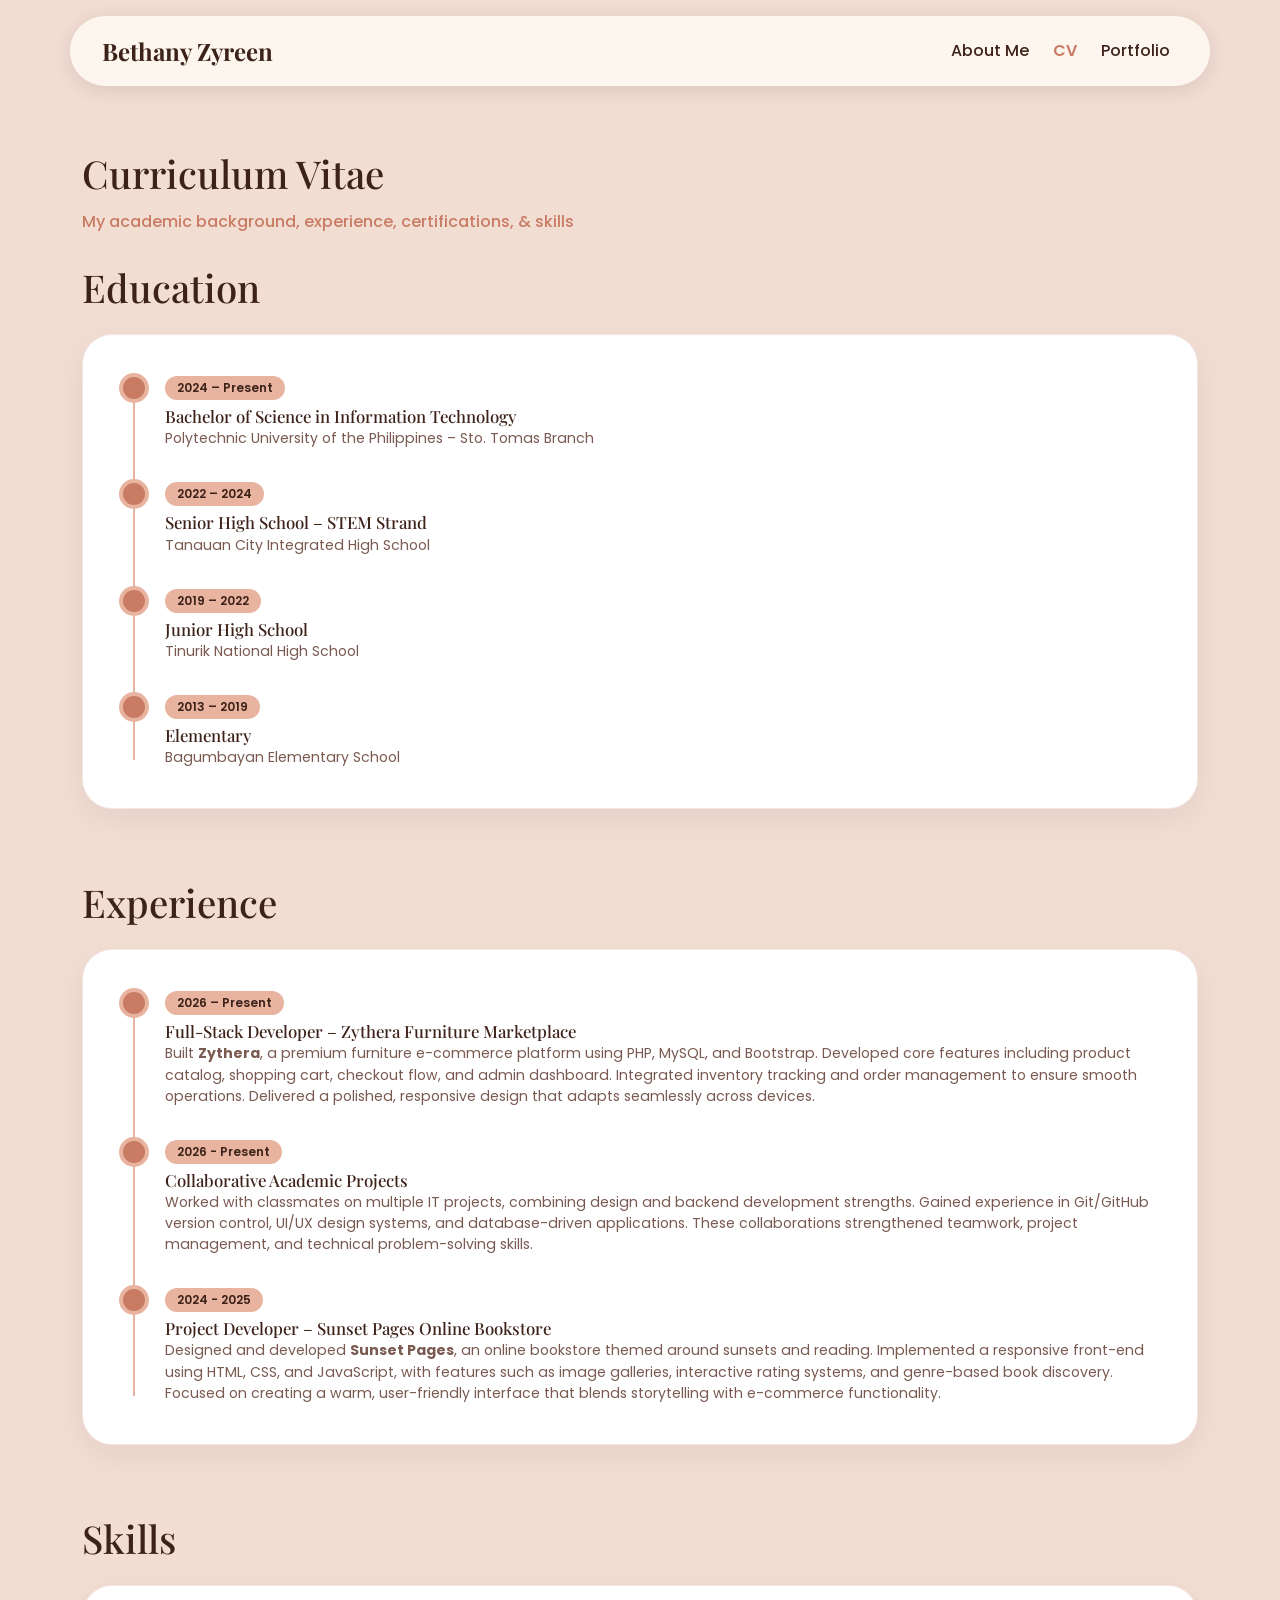
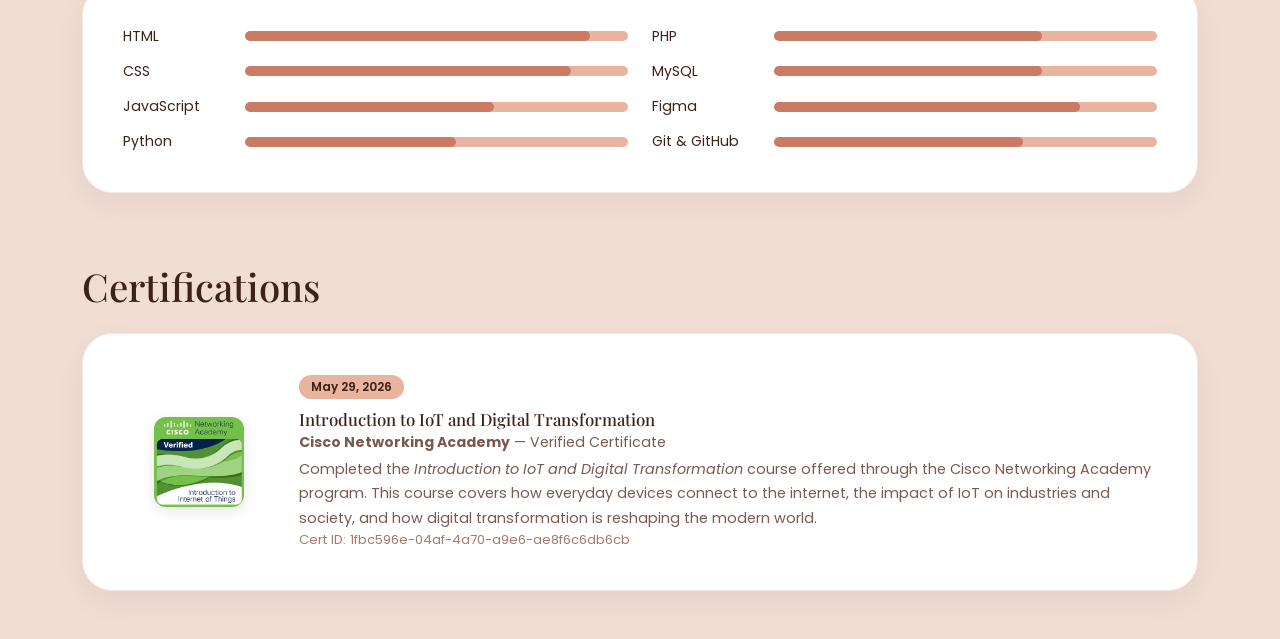
==== commit 4d41090a: "another file" ====
--- a/cv.html
+++ b/cv.html
@@ -1,195 +1,252 @@
 <!DOCTYPE html>
 <html lang="en">
+
 <head>
-<meta charset="UTF-8">
-<meta name="viewport" content="width=device-width, initial-scale=1.0">
-<title> Zyrena – Portfolio</title>
+  <meta charset="UTF-8">
+  <meta name="viewport" content="width=device-width, initial-scale=1.0">
+  <title> Zyrena – Portfolio</title>
   <link rel="icon" type="image/svg+xml" href="assets/img/Group13.svg">
   <link href="https://cdn.jsdelivr.net/npm/bootstrap@5.3.3/dist/css/bootstrap.min.css" rel="stylesheet">
-<link href="https://fonts.googleapis.com/css2?family=Playfair+Display:wght@600;700&family=Poppins:wght@300;400;500;600&display=swap" rel="stylesheet">
-<link rel="stylesheet" href="https://cdnjs.cloudflare.com/ajax/libs/font-awesome/6.5.0/css/all.min.css">
-<link rel="stylesheet" href="assets/css/style.css">
+  <link
+    href="https://fonts.googleapis.com/css2?family=Playfair+Display:wght@600;700&family=Poppins:wght@300;400;500;600&display=swap"
+    rel="stylesheet">
+  <link rel="stylesheet" href="https://cdnjs.cloudflare.com/ajax/libs/font-awesome/6.5.0/css/all.min.css">
+  <link rel="stylesheet" href="assets/css/style.css">
 </head>
+
 <body>
 
-<!-- NAVBAR -->
-<nav class="navbar navbar-expand-lg fixed-top custom-nav">
-  <div class="container">
-    <a class="navbar-brand logo" href="index.html">Bethany Zyreen</a>
-    <button class="navbar-toggler" data-bs-toggle="collapse" data-bs-target="#menu">
-      <span class="navbar-toggler-icon"></span>
-    </button>
-    <div class="collapse navbar-collapse" id="menu">
-      <ul class="navbar-nav ms-auto">
-        <li class="nav-item"><a href="index.html" class="nav-link">About Me</a></li>
-        <li class="nav-item"><a href="cv.html" class="nav-link active">CV</a></li>
-        <li class="nav-item"><a href="portfolio.html" class="nav-link">Portfolio</a></li>
-      </ul>
-    </div>
-  </div>
-</nav>
-
-<!-- PAGE HEADER -->
-<section class="page-header">
-  <div class="container">
-    <h1 class="section-title">Curriculum Vitae</h1>
-    <p class="page-subtitle">My academic background, experience &amp; skills</p>
-  </div>
-</section>
-
-<!-- EDUCATION -->
-<section class="section pt-0">
-  <div class="container">
-    <h2 class="section-title">Education</h2>
-    <div class="card-section">
-      <ul class="timeline-list">
-
-        <li class="timeline-item">
-          <div class="timeline-dot"></div>
-          <div class="timeline-body">
-            <span class="timeline-year">2024 – Present</span>
-            <h5>Bachelor of Science in Information Technology</h5>
-            <p>Polytechnic University of the Philippines – Sto. Tomas Branch</p>
-          </div>
-        </li>
-
-        <li class="timeline-item">
-          <div class="timeline-dot"></div>
-          <div class="timeline-body">
-            <span class="timeline-year">2022 – 2024</span>
-            <h5>Senior High School – STEM Strand</h5>
-            <p>Tanauan City Integrated High School</p>
-          </div>
-        </li>
-
-        <li class="timeline-item">
-          <div class="timeline-dot"></div>
-          <div class="timeline-body">
-            <span class="timeline-year">2019 – 2022</span>
-            <h5>Junior High School</h5>
-            <p>Tinurik National High School</p>
-          </div>
-        </li>
-
-        <li class="timeline-item">
-          <div class="timeline-dot"></div>
-          <div class="timeline-body">
-            <span class="timeline-year">2013 – 2019</span>
-            <h5>Elementary</h5>
-            <p>Bagumbayan Elementary School</p>
-          </div>
-        </li>
-
-      </ul>
-    </div>
-  </div>
-</section>
-
-<!-- EXPERIENCE -->
-<section class="section pt-0">
-  <div class="container">
-    <h2 class="section-title">Experience</h2>
-    <div class="card-section">
-      <ul class="timeline-list">
-
-        <li class="timeline-item">
-          <div class="timeline-dot"></div>
-          <div class="timeline-body">
-            <span class="timeline-year">2026 – Present</span>
-            <h5>Full-Stack Developer – Zythera Furniture Marketplace</h5>
-            <p>Built <b>Zythera</b>, a premium furniture e-commerce platform using PHP, MySQL, and Bootstrap. 
-               Developed core features including product catalog, shopping cart, checkout flow, and admin dashboard. 
-               Integrated inventory tracking and order management to ensure smooth operations. 
-               Delivered a polished, responsive design that adapts seamlessly across devices.</p>
-          </div>
-        </li>
-
-          <li class="timeline-item">
-          <div class="timeline-dot"></div>
-          <div class="timeline-body">
-            <span class="timeline-year"> 2026 - Present</span>
-            <h5>Collaborative Academic Projects</h5>
-            <p>Worked with classmates on multiple IT projects, combining design and backend development strengths. 
-               Gained experience in Git/GitHub version control, UI/UX design systems, and database-driven applications. 
-               These collaborations strengthened teamwork, project management, and technical problem-solving skills.</p>
-          </div>
-        </li>
-
-            <li class="timeline-item">
-          <div class="timeline-dot"></div>
-          <div class="timeline-body">
-            <span class="timeline-year">2024 - 2025</span>
-            <h5>Project Developer – Sunset Pages Online Bookstore</h5>
-            <p>Designed and developed <b>Sunset Pages</b>, an online bookstore themed around sunsets and reading. 
-               Implemented a responsive front-end using HTML, CSS, and JavaScript, with features such as image galleries, 
-               interactive rating systems, and genre-based book discovery. Focused on creating a warm, user-friendly interface 
-               that blends storytelling with e-commerce functionality.</p>
-          </div>
-        </li>
-
-      </ul>
-    </div>
-  </div>
-</section>
-
-
-<!-- SKILLS -->
-<section class="section pt-0">
-  <div class="container">
-    <h2 class="section-title">Skills</h2>
-    <div class="card-section">
-      <div class="row g-4">
-
-        <div class="col-12 col-md-6">
-          <div class="skill-bars">
-            <div class="skill-bar-item">
-              <span>HTML</span>
-              <div class="bar"><div class="fill" style="width:90%"></div></div>
-            </div>
-            <div class="skill-bar-item">
-              <span>CSS</span>
-              <div class="bar"><div class="fill" style="width:85%"></div></div>
-            </div>
-            <div class="skill-bar-item">
-              <span>JavaScript</span>
-              <div class="bar"><div class="fill" style="width:65%"></div></div>
-            </div>
-              <div class="skill-bar-item">
-              <span>Python</span>
-              <div class="bar"><div class="fill" style="width:55%"></div></div>
-            </div>
-          </div>
+  <!-- NAVBAR -->
+  <nav class="navbar navbar-expand-lg fixed-top custom-nav">
+    <div class="container">
+      <a class="navbar-brand logo" href="index.html">Bethany Zyreen</a>
+      <button class="navbar-toggler" data-bs-toggle="collapse" data-bs-target="#menu">
+        <span class="navbar-toggler-icon"></span>
+      </button>
+      <div class="collapse navbar-collapse" id="menu">
+        <ul class="navbar-nav ms-auto">
+          <li class="nav-item"><a href="index.html" class="nav-link">About Me</a></li>
+          <li class="nav-item"><a href="cv.html" class="nav-link active">CV</a></li>
+          <li class="nav-item"><a href="portfolio.html" class="nav-link">Portfolio</a></li>
+        </ul>
+      </div>
+    </div>
+  </nav>
+
+  <!-- PAGE HEADER -->
+  <section class="page-header">
+    <div class="container">
+      <h1 class="section-title">Curriculum Vitae</h1>
+      <p class="page-subtitle">My academic background, experience, certifications, &amp; skills</p>
+    </div>
+  </section>
+
+  <!-- EDUCATION -->
+  <section class="section pt-0">
+    <div class="container">
+      <h2 class="section-title">Education</h2>
+      <div class="card-section">
+        <ul class="timeline-list">
+
+          <li class="timeline-item">
+            <div class="timeline-dot"></div>
+            <div class="timeline-body">
+              <span class="timeline-year">2024 – Present</span>
+              <h5>Bachelor of Science in Information Technology</h5>
+              <p>Polytechnic University of the Philippines – Sto. Tomas Branch</p>
+            </div>
+          </li>
+
+          <li class="timeline-item">
+            <div class="timeline-dot"></div>
+            <div class="timeline-body">
+              <span class="timeline-year">2022 – 2024</span>
+              <h5>Senior High School – STEM Strand</h5>
+              <p>Tanauan City Integrated High School</p>
+            </div>
+          </li>
+
+          <li class="timeline-item">
+            <div class="timeline-dot"></div>
+            <div class="timeline-body">
+              <span class="timeline-year">2019 – 2022</span>
+              <h5>Junior High School</h5>
+              <p>Tinurik National High School</p>
+            </div>
+          </li>
+
+          <li class="timeline-item">
+            <div class="timeline-dot"></div>
+            <div class="timeline-body">
+              <span class="timeline-year">2013 – 2019</span>
+              <h5>Elementary</h5>
+              <p>Bagumbayan Elementary School</p>
+            </div>
+          </li>
+
+        </ul>
+      </div>
+    </div>
+  </section>
+
+  <!-- EXPERIENCE -->
+  <section class="section pt-0">
+    <div class="container">
+      <h2 class="section-title">Experience</h2>
+      <div class="card-section">
+        <ul class="timeline-list">
+
+          <li class="timeline-item">
+            <div class="timeline-dot"></div>
+            <div class="timeline-body">
+              <span class="timeline-year">2026 – Present</span>
+              <h5>Full-Stack Developer – Zythera Furniture Marketplace</h5>
+              <p>Built <b>Zythera</b>, a premium furniture e-commerce platform using PHP, MySQL, and Bootstrap.
+                Developed core features including product catalog, shopping cart, checkout flow, and admin dashboard.
+                Integrated inventory tracking and order management to ensure smooth operations.
+                Delivered a polished, responsive design that adapts seamlessly across devices.</p>
+            </div>
+          </li>
+
+          <li class="timeline-item">
+            <div class="timeline-dot"></div>
+            <div class="timeline-body">
+              <span class="timeline-year"> 2026 - Present</span>
+              <h5>Collaborative Academic Projects</h5>
+              <p>Worked with classmates on multiple IT projects, combining design and backend development strengths.
+                Gained experience in Git/GitHub version control, UI/UX design systems, and database-driven applications.
+                These collaborations strengthened teamwork, project management, and technical problem-solving skills.
+              </p>
+            </div>
+          </li>
+
+          <li class="timeline-item">
+            <div class="timeline-dot"></div>
+            <div class="timeline-body">
+              <span class="timeline-year">2024 - 2025</span>
+              <h5>Project Developer – Sunset Pages Online Bookstore</h5>
+              <p>Designed and developed <b>Sunset Pages</b>, an online bookstore themed around sunsets and reading.
+                Implemented a responsive front-end using HTML, CSS, and JavaScript, with features such as image
+                galleries,
+                interactive rating systems, and genre-based book discovery. Focused on creating a warm, user-friendly
+                interface
+                that blends storytelling with e-commerce functionality.</p>
+            </div>
+          </li>
+
+        </ul>
+      </div>
+    </div>
+  </section>
+
+
+  <!-- SKILLS -->
+  <section class="section pt-0">
+    <div class="container">
+      <h2 class="section-title">Skills</h2>
+      <div class="card-section">
+        <div class="row g-4">
+
+          <div class="col-12 col-md-6">
+            <div class="skill-bars">
+              <div class="skill-bar-item">
+                <span>HTML</span>
+                <div class="bar">
+                  <div class="fill" style="width:90%"></div>
+                </div>
+              </div>
+              <div class="skill-bar-item">
+                <span>CSS</span>
+                <div class="bar">
+                  <div class="fill" style="width:85%"></div>
+                </div>
+              </div>
+              <div class="skill-bar-item">
+                <span>JavaScript</span>
+                <div class="bar">
+                  <div class="fill" style="width:65%"></div>
+                </div>
+              </div>
+              <div class="skill-bar-item">
+                <span>Python</span>
+                <div class="bar">
+                  <div class="fill" style="width:55%"></div>
+                </div>
+              </div>
+            </div>
+          </div>
+
+          <div class="col-12 col-md-6">
+            <div class="skill-bars">
+              <div class="skill-bar-item">
+                <span>PHP</span>
+                <div class="bar">
+                  <div class="fill" style="width:70%"></div>
+                </div>
+              </div>
+
+              <div class="skill-bar-item">
+                <span>MySQL</span>
+                <div class="bar">
+                  <div class="fill" style="width:70%"></div>
+                </div>
+              </div>
+              <div class="skill-bar-item">
+                <span>Figma</span>
+                <div class="bar">
+                  <div class="fill" style="width:80%"></div>
+                </div>
+              </div>
+              <div class="skill-bar-item">
+                <span>Git &amp; GitHub</span>
+                <div class="bar">
+                  <div class="fill" style="width:65%"></div>
+                </div>
+              </div>
+            </div>
+          </div>
+
         </div>
-
-        <div class="col-12 col-md-6">
-          <div class="skill-bars">
-            <div class="skill-bar-item">
-              <span>PHP</span>
-              <div class="bar"><div class="fill" style="width:70%"></div></div>
-            </div>
-
-            <div class="skill-bar-item">
-              <span>MySQL</span>
-              <div class="bar"><div class="fill" style="width:70%"></div></div>
-            </div>
-            <div class="skill-bar-item">
-              <span>Figma</span>
-              <div class="bar"><div class="fill" style="width:80%"></div></div>
-            </div>
-            <div class="skill-bar-item">
-              <span>Git &amp; GitHub</span>
-              <div class="bar"><div class="fill" style="width:65%"></div></div>
-            </div>
-          </div>
+      </div>
+    </div>
+  </section>
+
+
+  <!-- CERTIFICATIONS -->
+  <section class="section pt-0 pb-5">
+    <div class="container">
+      <h2 class="section-title">Certifications</h2>
+      <div class="card-section">
+        <div class="row g-4 align-items-center">
+
+          <div class="col-12 col-md-2 text-center">
+            <img src="assets/img/introduction-to-iot.png" alt="Cisco IoT Certificate Badge" class="img-fluid"
+              style="max-width:90px; border-radius:12px; box-shadow:0 4px 14px rgba(0,0,0,0.10);">
+          </div>
+
+          <div class="col-12 col-md-10">
+            <div class="timeline-body" style="padding-left:0;">
+              <span class="timeline-year">May 29, 2026</span>
+              <h5 class="mt-1">Introduction to IoT and Digital Transformation</h5>
+              <p class="mb-1"><strong>Cisco Networking Academy</strong> &mdash; Verified Certificate</p>
+              <p style="font-size:0.9rem; color:#7a5a50; line-height:1.7;">
+                Completed the <em>Introduction to IoT and Digital Transformation</em> course offered through the Cisco
+                Networking Academy program.
+                This course covers how everyday devices connect to the internet, the impact of IoT on industries and
+                society,
+                and how digital transformation is reshaping the modern world.
+              </p>
+              <p style="font-size:0.82rem; color:#a57a70;">Cert ID: 1fbc596e-04af-4a70-a9e6-ae8f6c6db6cb</p>
+            </div>
+          </div>
+
         </div>
-
-      </div>
-    </div>
-  </div>
-</section>
-
-
-<script src="https://cdn.jsdelivr.net/npm/bootstrap@5.3.3/dist/js/bootstrap.bundle.min.js"></script>
-<script src="assets/js/script.js"></script>
+      </div>
+    </div>
+  </section>
+
+  <script src="https://cdn.jsdelivr.net/npm/bootstrap@5.3.3/dist/js/bootstrap.bundle.min.js"></script>
+  <script src="assets/js/script.js"></script>
 </body>
+
 </html>
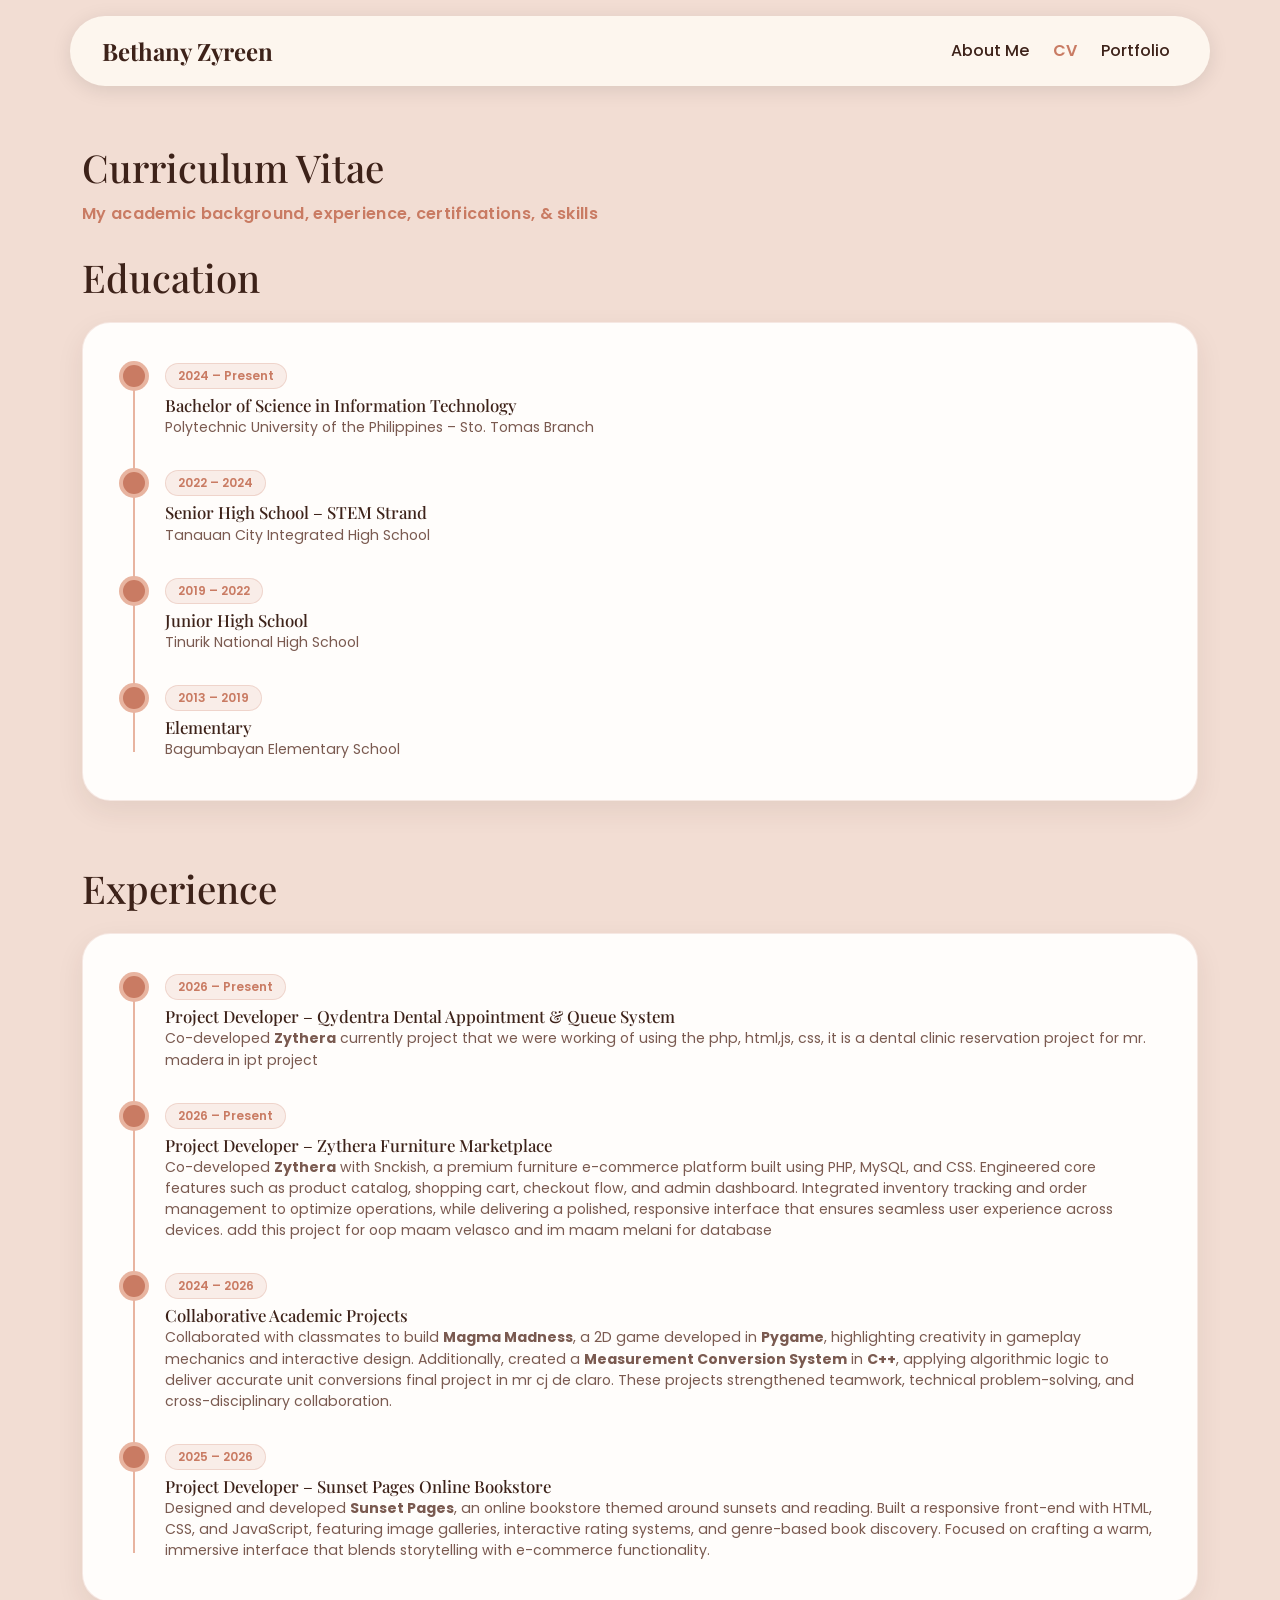
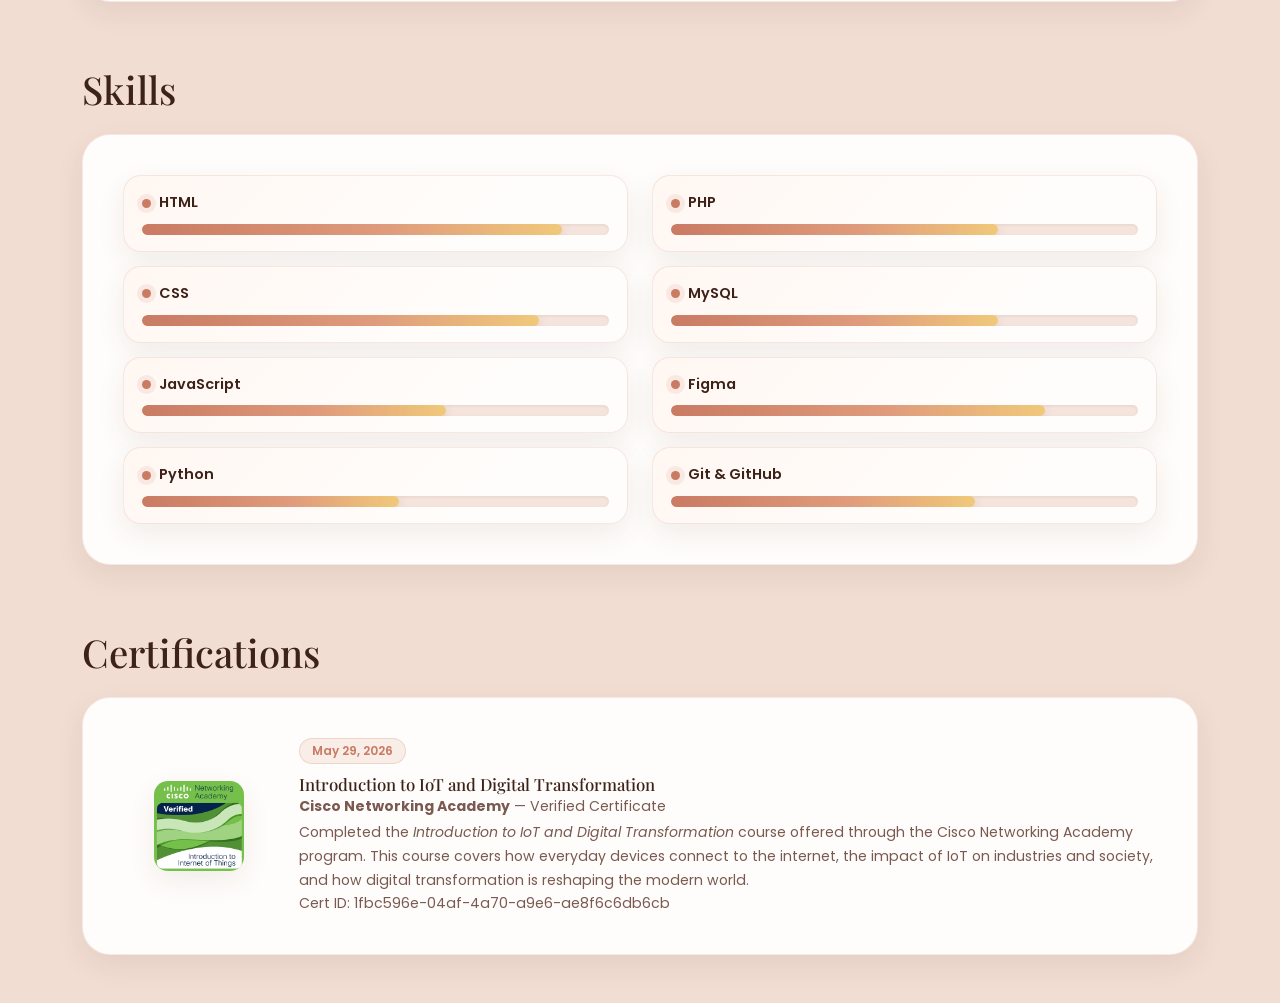
==== commit 79d33d84: "Add files via upload" ====
--- a/cv.html
+++ b/cv.html
@@ -96,43 +96,61 @@
       <div class="card-section">
         <ul class="timeline-list">
 
-          <li class="timeline-item">
-            <div class="timeline-dot"></div>
-            <div class="timeline-body">
-              <span class="timeline-year">2026 – Present</span>
-              <h5>Full-Stack Developer – Zythera Furniture Marketplace</h5>
-              <p>Built <b>Zythera</b>, a premium furniture e-commerce platform using PHP, MySQL, and Bootstrap.
-                Developed core features including product catalog, shopping cart, checkout flow, and admin dashboard.
-                Integrated inventory tracking and order management to ensure smooth operations.
-                Delivered a polished, responsive design that adapts seamlessly across devices.</p>
-            </div>
-          </li>
-
-          <li class="timeline-item">
-            <div class="timeline-dot"></div>
-            <div class="timeline-body">
-              <span class="timeline-year"> 2026 - Present</span>
-              <h5>Collaborative Academic Projects</h5>
-              <p>Worked with classmates on multiple IT projects, combining design and backend development strengths.
-                Gained experience in Git/GitHub version control, UI/UX design systems, and database-driven applications.
-                These collaborations strengthened teamwork, project management, and technical problem-solving skills.
-              </p>
-            </div>
-          </li>
-
-          <li class="timeline-item">
-            <div class="timeline-dot"></div>
-            <div class="timeline-body">
-              <span class="timeline-year">2024 - 2025</span>
-              <h5>Project Developer – Sunset Pages Online Bookstore</h5>
-              <p>Designed and developed <b>Sunset Pages</b>, an online bookstore themed around sunsets and reading.
-                Implemented a responsive front-end using HTML, CSS, and JavaScript, with features such as image
-                galleries,
-                interactive rating systems, and genre-based book discovery. Focused on creating a warm, user-friendly
-                interface
-                that blends storytelling with e-commerce functionality.</p>
-            </div>
-          </li>
+
+<li class="timeline-item">
+  <div class="timeline-dot"></div>
+  <div class="timeline-body">
+    <span class="timeline-year">2026 – Present</span>
+    <h5>Project Developer – Qydentra Dental Appointment & Queue System</h5>
+    <p>
+      Co-developed <b>Zythera</b> currently project that we were working of using the php, html,js, css, it is a dental clinic reservation project for mr. madera in ipt project    </p>
+  </div>
+</li>
+
+
+<li class="timeline-item">
+  <div class="timeline-dot"></div>
+  <div class="timeline-body">
+    <span class="timeline-year">2026 – Present</span>
+    <h5>Project Developer – Zythera Furniture Marketplace</h5>
+    <p>
+      Co-developed <b>Zythera</b> with Snckish, a premium furniture e-commerce platform built using PHP, MySQL, and CSS. 
+      Engineered core features such as product catalog, shopping cart, checkout flow, and admin dashboard. 
+      Integrated inventory tracking and order management to optimize operations, while delivering a polished, 
+      responsive interface that ensures seamless user experience across devices. add this project for oop maam velasco and im maam melani for database
+    </p>
+  </div>
+</li>
+
+
+<li class="timeline-item">
+  <div class="timeline-dot"></div>
+  <div class="timeline-body">
+    <span class="timeline-year">2024 – 2026</span>
+    <h5>Collaborative Academic Projects</h5>
+    <p>
+      Collaborated with classmates to build <b>Magma Madness</b>, a 2D game developed in <b>Pygame</b>, 
+      highlighting creativity in gameplay mechanics and interactive design. 
+      Additionally, created a <b>Measurement Conversion System</b> in <b>C++</b>, applying algorithmic logic 
+      to deliver accurate unit conversions final project in mr cj de claro. These projects strengthened teamwork, technical problem-solving, 
+      and cross-disciplinary collaboration.
+    </p>
+  </div>
+</li>
+
+<li class="timeline-item">
+  <div class="timeline-dot"></div>
+  <div class="timeline-body">
+    <span class="timeline-year">2025 – 2026</span>
+    <h5>Project Developer – Sunset Pages Online Bookstore</h5>
+    <p>
+      Designed and developed <b>Sunset Pages</b>, an online bookstore themed around sunsets and reading. 
+      Built a responsive front-end with HTML, CSS, and JavaScript, featuring image galleries, interactive rating systems, 
+      and genre-based book discovery. Focused on crafting a warm, immersive interface that blends storytelling 
+      with e-commerce functionality.
+    </p>
+  </div>
+</li>
 
         </ul>
       </div>
@@ -220,23 +238,22 @@
         <div class="row g-4 align-items-center">
 
           <div class="col-12 col-md-2 text-center">
-            <img src="assets/img/introduction-to-iot.png" alt="Cisco IoT Certificate Badge" class="img-fluid"
-              style="max-width:90px; border-radius:12px; box-shadow:0 4px 14px rgba(0,0,0,0.10);">
+            <img src="assets/img/introduction-to-iot.png" alt="Cisco IoT Certificate Badge" class="img-fluid certificate-badge-img">
           </div>
 
           <div class="col-12 col-md-10">
-            <div class="timeline-body" style="padding-left:0;">
+            <div class="timeline-body certificate-body">
               <span class="timeline-year">May 29, 2026</span>
               <h5 class="mt-1">Introduction to IoT and Digital Transformation</h5>
               <p class="mb-1"><strong>Cisco Networking Academy</strong> &mdash; Verified Certificate</p>
-              <p style="font-size:0.9rem; color:#7a5a50; line-height:1.7;">
+              <p class="certificate-description">
                 Completed the <em>Introduction to IoT and Digital Transformation</em> course offered through the Cisco
                 Networking Academy program.
                 This course covers how everyday devices connect to the internet, the impact of IoT on industries and
                 society,
                 and how digital transformation is reshaping the modern world.
               </p>
-              <p style="font-size:0.82rem; color:#a57a70;">Cert ID: 1fbc596e-04af-4a70-a9e6-ae8f6c6db6cb</p>
+              <p class="certificate-id">Cert ID: 1fbc596e-04af-4a70-a9e6-ae8f6c6db6cb</p>
             </div>
           </div>
 
@@ -249,4 +266,4 @@
   <script src="assets/js/script.js"></script>
 </body>
 
-</html>+</html>
--- a/assets/css/style.css
+++ b/assets/css/style.css
@@ -618,28 +618,57 @@
 
 .skill-bar-item {
   display: flex;
-  align-items: center;
-  gap: 12px;
+  flex-direction: column;
+  align-items: stretch;
+  gap: 10px;
+  padding: 16px 18px;
+  background: linear-gradient(135deg, #fffaf7 20%, #ffffff 65%);
+  border: 1px solid rgba(201, 123, 99, 0.14);
+  border-radius: 16px;
+  box-shadow: 0 8px 20px rgba(201, 123, 99, 0.08);
+  transition: transform 0.2s ease, box-shadow 0.2s ease, border-color 0.2s ease;
+}
+
+.skill-bar-item:hover {
+  transform: translateY(-2px);
+  border-color: rgba(201, 123, 99, 0.3);
+  box-shadow: 0 12px 26px rgba(201, 123, 99, 0.14);
 }
 
 .skill-bar-item span {
-  width: 110px;
-  font-size: 0.88rem;
+  display: flex;
+  align-items: center;
+  gap: 8px;
+  width: auto;
+  font-size: 0.9rem;
+  font-weight: 600;
+  color: var(--dark);
+}
+
+.skill-bar-item span::before {
+  content: "";
+  width: 9px;
+  height: 9px;
+  border-radius: 50%;
+  background: var(--accent);
+  box-shadow: 0 0 0 5px rgba(201, 123, 99, 0.12);
   flex-shrink: 0;
 }
 
 .bar {
-  flex: 1;
-  height: 10px;
-  background: var(--accent-light);
+  width: 100%;
+  height: 11px;
+  background: #f4e4dc;
   border-radius: 50px;
   overflow: hidden;
+  box-shadow: inset 0 1px 3px rgba(61, 34, 25, 0.08);
 }
 
 .fill {
   height: 100%;
-  background: var(--accent);
+  background: linear-gradient(90deg, var(--accent) 0%, #df9b7c 58%, #f0c97a 100%);
   border-radius: 50px;
+  box-shadow: 0 3px 10px rgba(201, 123, 99, 0.25);
 }
 
 /* ── SUNSET PAGES EXPANDED CARD ── */
@@ -848,6 +877,32 @@
 /* ── FOOTER LAYOUT FIX ── */
 .footer-card .row {
   gap: 0;
+  position: relative;
+  align-items: center;
+}
+
+.footer-card .col-lg-4 {
+  display: flex;
+  flex-direction: column;
+  justify-content: center !important;
+}
+
+.footer-card .col-lg-4:nth-child(1) {
+  align-items: flex-start;
+}
+
+.footer-card .col-lg-4:nth-child(2) {
+  align-items: center;
+}
+
+.footer-card .col-lg-4:nth-child(3) {
+  align-items: flex-end;
+}
+
+.footer-card .col-lg-4:nth-child(3) > div {
+  display: flex;
+  flex-direction: column;
+  align-items: center;
 }
 
 .footer-card .col-md-6 p {
@@ -890,9 +945,10 @@
   linear-gradient(160deg, #b56b55 0%, #c97b63 35%, #d4956a 60%, #e8c278 100%);
 }
 
-.puzzle-hero {
+.kodular-hero {
   background: linear-gradient(160deg, #3d2219 0%, #c97b63 60%, #e8b4a0 100%);
 }
+
 
 .detail-hero-icon {
   font-size: 3.5rem;
@@ -1049,6 +1105,13 @@
 }
 
 .sunset-panel {
+  background: linear-gradient(160deg, #c97b63 0%, #d4886a 30%, #e8a87c 55%, #f2c87a 80%, #c97b63 100%);
+  display: flex;
+  align-items: center;
+  justify-content: center;
+}
+
+.kodular-panel {
   background: linear-gradient(160deg, #c97b63 0%, #d4886a 30%, #e8a87c 55%, #f2c87a 80%, #c97b63 100%);
   display: flex;
   align-items: center;
@@ -1099,6 +1162,8 @@
   flex-direction: column;
   align-items: center;
   justify-content: center;
+  padding: 20px 0;
+  text-align: center;
 }
 
 .footer-logo-svg {
@@ -1137,6 +1202,93 @@
   margin-bottom: 14px;
 }
 
+.footer-contact {
+  display: flex;
+  flex-direction: column;
+  gap: 10px;
+}
+
+.footer-contact-item {
+  display: flex;
+  align-items: center;
+  gap: 10px;
+  margin: 0;
+  font-size: 0.9rem;
+  color: var(--dark);
+  padding: 0;
+}
+
+.footer-contact-item i {
+  min-width: 20px;
+  text-align: center;
+  color: var(--accent);
+  font-size: 1rem;
+}
+
+.footer-contact-item span {
+  display: inline-block;
+}
+
+.footer-socials-icons {
+  display: grid;
+  grid-template-columns: repeat(2, 40px);
+  gap: 12px;
+  justify-content: center;
+  align-items: center;
+}
+
+.social-icon-btn {
+  display: inline-flex;
+  align-items: center;
+  justify-content: center;
+  width: 40px;
+  height: 40px;
+  background: rgba(201, 123, 99, 0.1);
+  border-radius: 50%;
+  color: var(--accent);
+  font-size: 1.2rem;
+  transition: all 0.3s ease;
+  text-decoration: none;
+}
+
+.social-icon-btn:hover {
+  background: var(--accent);
+  color: white;
+  transform: translateY(-3px);
+  box-shadow: 0 6px 16px rgba(201, 123, 99, 0.25);
+}
+
+.social-icon-btn:active {
+  transform: translateY(-1px);
+}
+
+.footer-contact {
+  display: flex;
+  flex-direction: column;
+  gap: 10px;
+}
+
+.footer-contact-item {
+  display: flex;
+  align-items: center;
+  gap: 10px;
+  margin: 0;
+  font-size: 0.9rem;
+  color: var(--dark);
+  padding: 0;
+}
+
+.footer-contact-item i {
+  min-width: 20px;
+  text-align: center;
+  color: var(--accent);
+  font-size: 1rem;
+}
+
+.footer-contact-item span {
+  display: inline-block;
+}
+
 .footer-nav-link {
   color: var(--dark);
   text-decoration: none;
@@ -1146,6 +1298,165 @@
 
 .footer-nav-link:hover {
   color: var(--accent);
+}
+
+/* ── FOOTER RESPONSIVE ── */
+@media (max-width: 1199px) {
+  .footer-socials-icons {
+    grid-template-columns: repeat(2, 40px);
+  }
+}
+
+@media (max-width: 991px) {
+  .footer-card {
+    padding: 28px 24px;
+  }
+
+  .col-lg-4 {
+    width: 100%;
+  }
+
+  /* Contact stays at top */
+  .col-lg-4:nth-child(1) {
+    margin-bottom: 24px;
+    border-bottom: 1px solid rgba(201, 123, 99, 0.08);
+    padding-bottom: 24px;
+  }
+
+  /* Socials move to right of contact on tablet */
+  .col-lg-4:nth-child(3) {
+    position: absolute;
+    top: 28px;
+    right: 24px;
+    margin-top: 0;
+  }
+
+  .col-lg-4:nth-child(3) .footer-section-label {
+    display: block;
+    margin-bottom: 8px;
+    font-size: 0.7rem;
+  }
+
+  .footer-socials-icons {
+    grid-template-columns: repeat(2, 40px);
+  }
+
+  /* Logo centered at bottom */
+  .col-lg-4:nth-child(2) {
+    margin-top: 20px;
+    padding-top: 20px;
+  }
+
+  .footer-center {
+    text-align: center;
+  }
+  
+  .footer-logo-svg {
+    width: 75px;
+    height: 75px;
+  }
+  
+  .footer-logo-name {
+    font-size: 1.15rem;
+  }
+
+  .social-icon-btn {
+    width: 38px;
+    height: 38px;
+    font-size: 1.1rem;
+  }
+}
+
+@media (max-width: 767px) {
+  .footer-card {
+    padding: 20px 16px;
+    position: relative;
+  }
+
+  .col-lg-4 {
+    margin-bottom: 0;
+  }
+
+  /* Contact at top */
+  .col-lg-4:nth-child(1) {
+    margin-bottom: 12px;
+    padding-bottom: 12px;
+    border-bottom: 1px solid rgba(201, 123, 99, 0.08);
+  }
+
+  /* Socials on right, small */
+  .col-lg-4:nth-child(3) {
+    position: absolute;
+    top: 20px;
+    right: 16px;
+    width: auto;
+    margin-top: 0;
+  }
+
+  .col-lg-4:nth-child(3) .footer-section-label {
+    display: block;
+    margin-bottom: 6px;
+    font-size: 0.65rem;
+  }
+
+  .footer-socials-icons {
+    grid-template-columns: repeat(2, 32px);
+    gap: 10px;
+  }
+
+  /* Logo centered */
+  .col-lg-4:nth-child(2) {
+    margin-top: 18px;
+    padding-top: 8px;
+  }
+
+  .footer-center {
+    text-align: center;
+  }
+  
+  .footer-logo-svg {
+    width: 60px;
+    height: 60px;
+  }
+  
+  .footer-logo-name {
+    font-size: 0.95rem;
+    margin: 6px 0 2px;
+  }
+  
+  .footer-logo-tagline {
+    font-size: 0.65rem;
+  }
+  
+  .footer-section-label {
+    font-size: 0.65rem;
+    margin-bottom: 8px;
+  }
+
+  .footer-contact {
+    gap: 6px;
+  }
+
+  .footer-contact-item {
+    font-size: 0.75rem;
+    gap: 6px;
+  }
+
+  .footer-contact-item i {
+    min-width: 16px;
+    font-size: 0.8rem;
+  }
+
+  .social-icon-btn {
+    width: 32px;
+    height: 32px;
+    font-size: 0.9rem;
+  }
+
+  .footer-card p {
+    font-size: 0.75rem;
+    margin-bottom: 4px;
+  }
 }
 /* ── FURNITURE PRODUCT COLLECTION TABLE ── */
 .furniture-table {
@@ -1223,4 +1534,203 @@
 .stock-badge.out-of-stock {
   background: #e53935;
   color: white;
-}+}
+
+/* ── CONSISTENT DESIGN SYSTEM ── */
+:root {
+  --surface: #fffdfb;
+  --surface-soft: #fff7f2;
+  --line-soft: rgba(201, 123, 99, 0.16);
+  --shadow-soft: 0 10px 28px rgba(61, 34, 25, 0.08);
+  --shadow-lift: 0 16px 34px rgba(61, 34, 25, 0.12);
+  --radius-lg: 28px;
+  --radius-md: 18px;
+  --accent-gradient: linear-gradient(135deg, #c97b63 0%, #df9b7c 55%, #f0c97a 100%);
+}
+
+.hero-card,
+.card-section,
+.footer-card,
+.project-card,
+.project-screenshot,
+.project-summary-item,
+.feature-card,
+.skill-bar-item,
+.sp-genre-item {
+  background: var(--surface);
+  border: 1px solid var(--line-soft);
+  box-shadow: var(--shadow-soft);
+}
+
+.hero-card,
+.card-section,
+.footer-card,
+.project-screenshot {
+  border-radius: var(--radius-lg);
+}
+
+.project-card,
+.project-summary-item,
+.feature-card,
+.skill-bar-item,
+.sp-genre-item {
+  border-radius: var(--radius-md);
+}
+
+.section {
+  padding: 64px 0;
+}
+
+.section-title {
+  margin-bottom: 22px;
+  letter-spacing: 0;
+}
+
+.page-header {
+  padding: 44px 0 28px;
+}
+
+.page-subtitle,
+.hero-role,
+.footer-logo-tagline {
+  color: var(--accent);
+  font-weight: 600;
+  letter-spacing: 0.3px;
+}
+
+.hero-role {
+  font-size: 1rem;
+  margin: 0 0 10px;
+}
+
+.hero-text {
+  margin-bottom: 14px;
+}
+
+.hero-text:last-of-type {
+  margin-bottom: 24px;
+}
+
+.btn-main,
+.btn-project,
+.btn-submit,
+.back-link {
+  border-radius: 50px;
+}
+
+.project-card {
+  transition: transform 0.25s ease, box-shadow 0.25s ease, border-color 0.25s ease;
+}
+
+.project-card:hover,
+.project-summary-item:hover,
+.feature-card:hover,
+.skill-bar-item:hover {
+  transform: translateY(-3px);
+  border-color: rgba(201, 123, 99, 0.3);
+  box-shadow: var(--shadow-lift);
+}
+
+.project-image,
+.furniture-panel,
+.sunset-panel,
+.kodular-panel,
+.sunset-hero,
+.furniture-hero,
+.kodular-hero {
+  background: var(--accent-gradient);
+}
+
+.project-badge,
+.tag,
+.timeline-year {
+  background: rgba(201, 123, 99, 0.12);
+  border: 1px solid rgba(201, 123, 99, 0.22);
+  color: var(--accent);
+}
+
+.project-summary-icon,
+.feature-icon {
+  background: var(--accent-gradient);
+  border-radius: 14px;
+  box-shadow: 0 8px 18px rgba(201, 123, 99, 0.2);
+}
+
+.project-summary-item,
+.feature-card,
+.sp-genre-item,
+.skill-bar-item {
+  background: linear-gradient(135deg, var(--surface-soft) 0%, var(--surface) 72%);
+}
+
+.sp-genre-item {
+  border-left: 1px solid var(--line-soft);
+  padding: 18px 20px;
+}
+
+.app-screenshot {
+  background: var(--surface-soft);
+  padding: 12px;
+}
+
+.app-screenshot img {
+  height: 360px;
+  object-fit: contain;
+}
+
+.screenshot-caption {
+  color: #a57a70;
+  font-size: 0.85rem;
+  font-style: italic;
+  margin: 10px 0 0;
+  text-align: center;
+}
+
+.certificate-badge-img {
+  max-width: 90px;
+  border-radius: 14px;
+  box-shadow: var(--shadow-soft);
+}
+
+.certificate-body {
+  padding-left: 0;
+}
+
+.certificate-description {
+  color: #7a5a50;
+  font-size: 0.9rem;
+  line-height: 1.7;
+}
+
+.certificate-id {
+  color: #a57a70;
+  font-size: 0.82rem;
+  margin-bottom: 0;
+}
+
+.footer-section-label {
+  margin-bottom: 12px;
+}
+
+@media (max-width: 767px) {
+  .section {
+    padding: 44px 0;
+  }
+
+  .hero-card,
+  .card-section,
+  .footer-card {
+    border-radius: 24px;
+  }
+
+  .project-summary-item,
+  .feature-card,
+  .skill-bar-item,
+  .sp-genre-item {
+    padding: 16px;
+  }
+
+  .app-screenshot img {
+    height: 260px;
+  }
+}
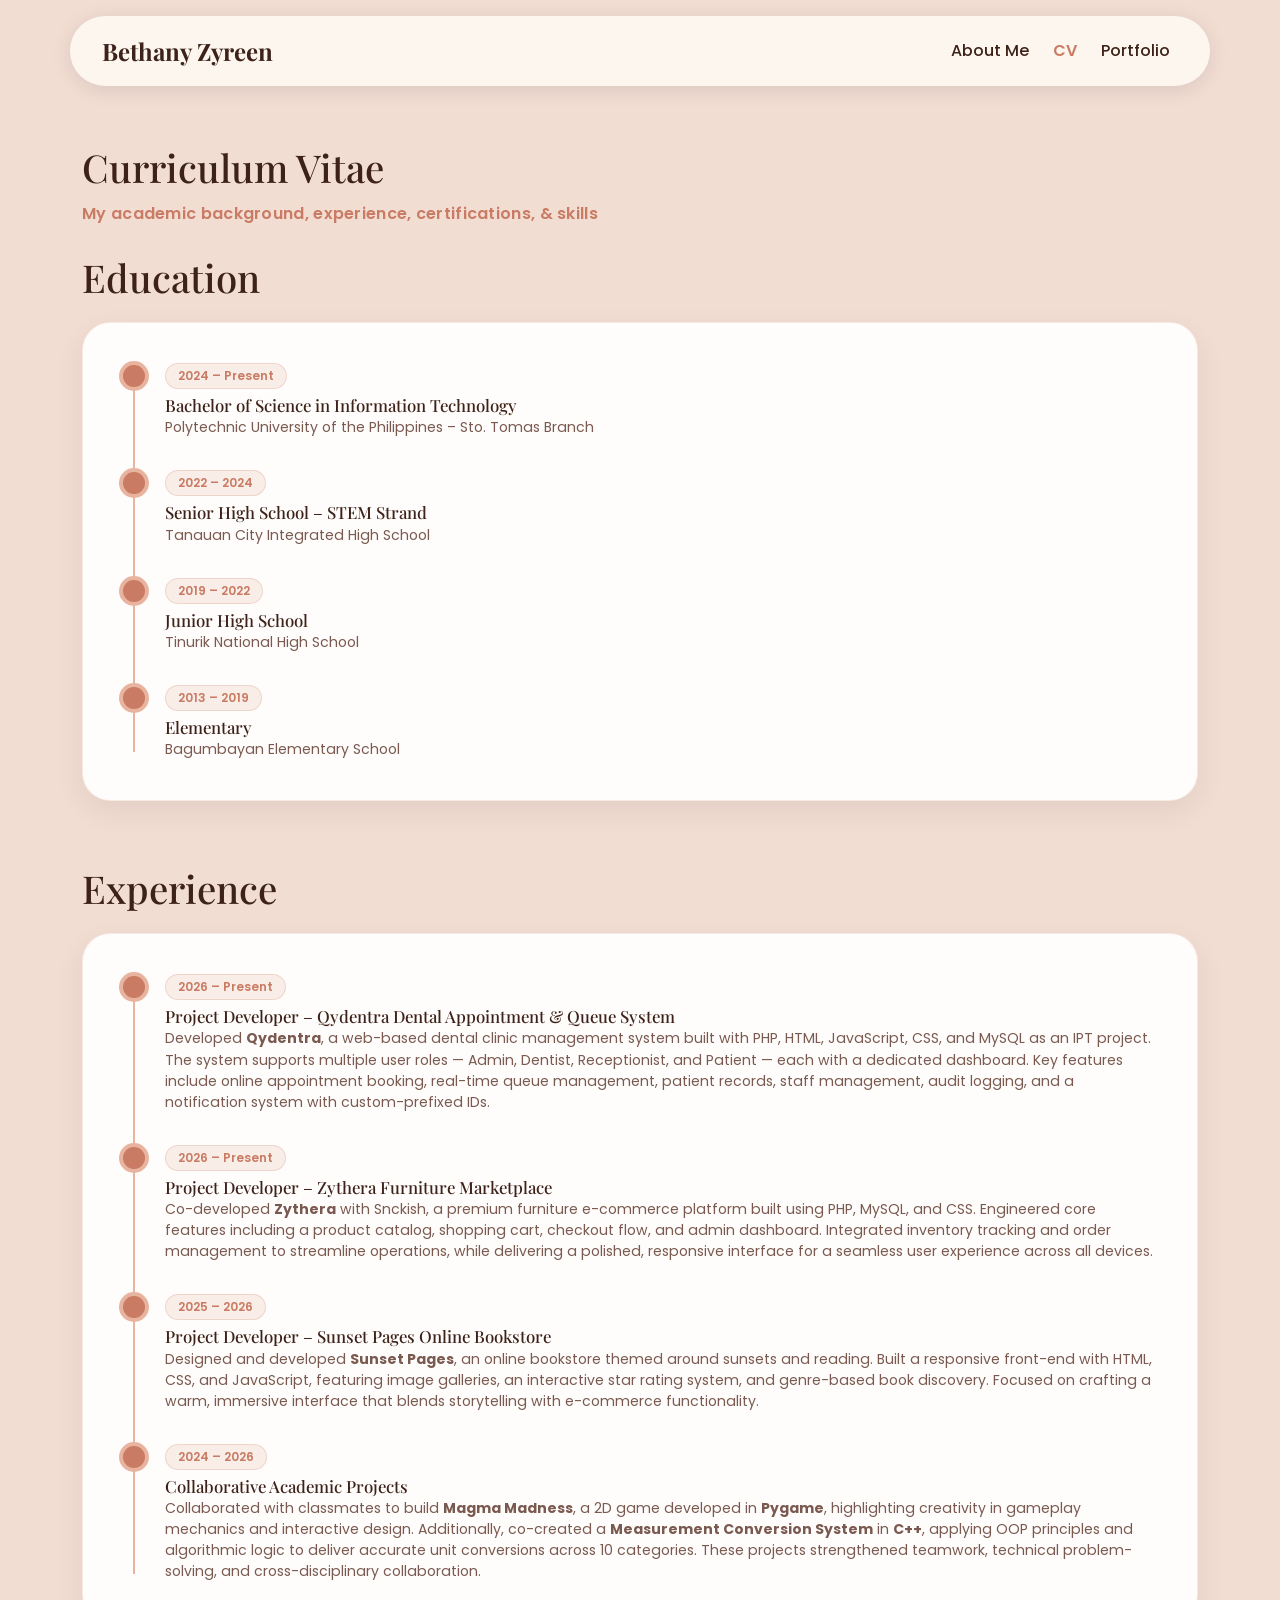
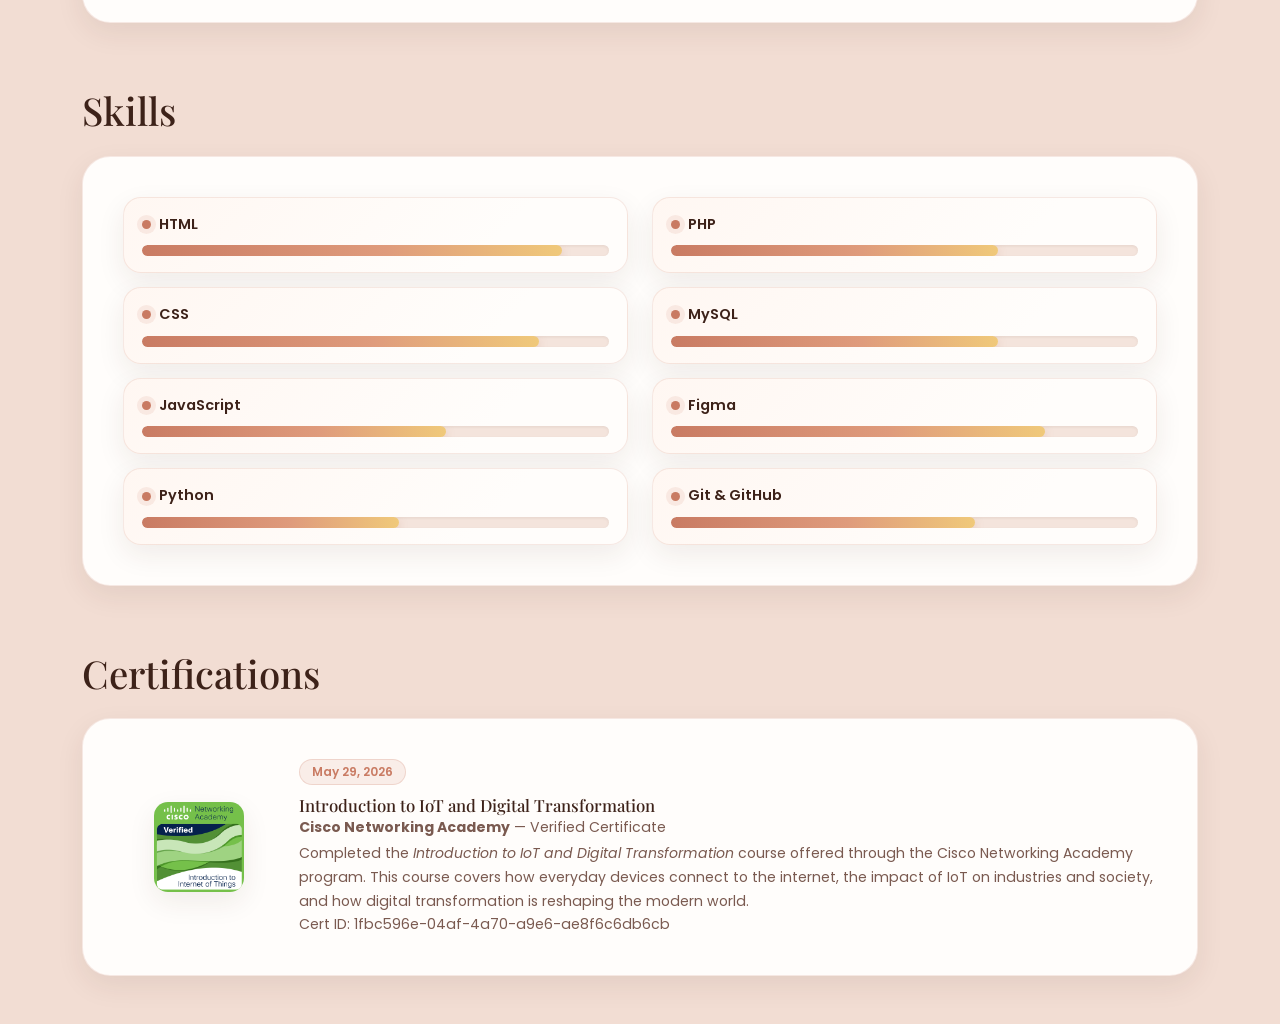
==== commit 99acd9ed: "edited portfolio" ====
--- a/cv.html
+++ b/cv.html
@@ -96,67 +96,70 @@
       <div class="card-section">
         <ul class="timeline-list">
 
-
-<li class="timeline-item">
-  <div class="timeline-dot"></div>
-  <div class="timeline-body">
-    <span class="timeline-year">2026 – Present</span>
-    <h5>Project Developer – Qydentra Dental Appointment & Queue System</h5>
-    <p>
-      Co-developed <b>Zythera</b> currently project that we were working of using the php, html,js, css, it is a dental clinic reservation project for mr. madera in ipt project    </p>
-  </div>
-</li>
-
-
-<li class="timeline-item">
-  <div class="timeline-dot"></div>
-  <div class="timeline-body">
-    <span class="timeline-year">2026 – Present</span>
-    <h5>Project Developer – Zythera Furniture Marketplace</h5>
-    <p>
-      Co-developed <b>Zythera</b> with Snckish, a premium furniture e-commerce platform built using PHP, MySQL, and CSS. 
-      Engineered core features such as product catalog, shopping cart, checkout flow, and admin dashboard. 
-      Integrated inventory tracking and order management to optimize operations, while delivering a polished, 
-      responsive interface that ensures seamless user experience across devices. add this project for oop maam velasco and im maam melani for database
-    </p>
-  </div>
-</li>
-
-
-<li class="timeline-item">
-  <div class="timeline-dot"></div>
-  <div class="timeline-body">
-    <span class="timeline-year">2024 – 2026</span>
-    <h5>Collaborative Academic Projects</h5>
-    <p>
-      Collaborated with classmates to build <b>Magma Madness</b>, a 2D game developed in <b>Pygame</b>, 
-      highlighting creativity in gameplay mechanics and interactive design. 
-      Additionally, created a <b>Measurement Conversion System</b> in <b>C++</b>, applying algorithmic logic 
-      to deliver accurate unit conversions final project in mr cj de claro. These projects strengthened teamwork, technical problem-solving, 
-      and cross-disciplinary collaboration.
-    </p>
-  </div>
-</li>
-
-<li class="timeline-item">
-  <div class="timeline-dot"></div>
-  <div class="timeline-body">
-    <span class="timeline-year">2025 – 2026</span>
-    <h5>Project Developer – Sunset Pages Online Bookstore</h5>
-    <p>
-      Designed and developed <b>Sunset Pages</b>, an online bookstore themed around sunsets and reading. 
-      Built a responsive front-end with HTML, CSS, and JavaScript, featuring image galleries, interactive rating systems, 
-      and genre-based book discovery. Focused on crafting a warm, immersive interface that blends storytelling 
-      with e-commerce functionality.
-    </p>
-  </div>
-</li>
+          <li class="timeline-item">
+            <div class="timeline-dot"></div>
+            <div class="timeline-body">
+              <span class="timeline-year">2026 – Present</span>
+              <h5>Project Developer – Qydentra Dental Appointment &amp; Queue System</h5>
+              <p>
+                Developed <b>Qydentra</b>, a web-based dental clinic management system built with PHP, HTML,
+                JavaScript, CSS, and MySQL as an IPT project. The system supports multiple user roles —
+                Admin, Dentist, Receptionist, and Patient — each with a dedicated dashboard. Key features
+                include online appointment booking, real-time queue management, patient records, staff
+                management, audit logging, and a notification system with custom-prefixed IDs.
+              </p>
+            </div>
+          </li>
+
+          <li class="timeline-item">
+            <div class="timeline-dot"></div>
+            <div class="timeline-body">
+              <span class="timeline-year">2026 – Present</span>
+              <h5>Project Developer – Zythera Furniture Marketplace</h5>
+              <p>
+                Co-developed <b>Zythera</b> with Snckish, a premium furniture e-commerce platform built
+                using PHP, MySQL, and CSS. Engineered core features including a product catalog, shopping
+                cart, checkout flow, and admin dashboard. Integrated inventory tracking and order
+                management to streamline operations, while delivering a polished, responsive interface
+                for a seamless user experience across all devices.
+              </p>
+            </div>
+          </li>
+
+          <li class="timeline-item">
+            <div class="timeline-dot"></div>
+            <div class="timeline-body">
+              <span class="timeline-year">2025 – 2026</span>
+              <h5>Project Developer – Sunset Pages Online Bookstore</h5>
+              <p>
+                Designed and developed <b>Sunset Pages</b>, an online bookstore themed around sunsets and
+                reading. Built a responsive front-end with HTML, CSS, and JavaScript, featuring image
+                galleries, an interactive star rating system, and genre-based book discovery. Focused on
+                crafting a warm, immersive interface that blends storytelling with e-commerce functionality.
+              </p>
+            </div>
+          </li>
+
+          <li class="timeline-item">
+            <div class="timeline-dot"></div>
+            <div class="timeline-body">
+              <span class="timeline-year">2024 – 2026</span>
+              <h5>Collaborative Academic Projects</h5>
+              <p>
+                Collaborated with classmates to build <b>Magma Madness</b>, a 2D game developed in
+                <b>Pygame</b>, highlighting creativity in gameplay mechanics and interactive design.
+                Additionally, co-created a <b>Measurement Conversion System</b> in <b>C++</b>, applying
+                OOP principles and algorithmic logic to deliver accurate unit conversions across 10
+                categories. These projects strengthened teamwork, technical problem-solving, and
+                cross-disciplinary collaboration.
+              </p>
+            </div>
+          </li>
 
         </ul>
       </div>
     </div>
   </section>
-
 
   <!-- SKILLS -->
   <section class="section pt-0">
@@ -202,7 +205,6 @@
                   <div class="fill" style="width:70%"></div>
                 </div>
               </div>
-
               <div class="skill-bar-item">
                 <span>MySQL</span>
                 <div class="bar">
@@ -228,7 +230,6 @@
       </div>
     </div>
   </section>
-
 
   <!-- CERTIFICATIONS -->
   <section class="section pt-0 pb-5">
@@ -247,11 +248,10 @@
               <h5 class="mt-1">Introduction to IoT and Digital Transformation</h5>
               <p class="mb-1"><strong>Cisco Networking Academy</strong> &mdash; Verified Certificate</p>
               <p class="certificate-description">
-                Completed the <em>Introduction to IoT and Digital Transformation</em> course offered through the Cisco
-                Networking Academy program.
-                This course covers how everyday devices connect to the internet, the impact of IoT on industries and
-                society,
-                and how digital transformation is reshaping the modern world.
+                Completed the <em>Introduction to IoT and Digital Transformation</em> course offered through
+                the Cisco Networking Academy program. This course covers how everyday devices connect to the
+                internet, the impact of IoT on industries and society, and how digital transformation is
+                reshaping the modern world.
               </p>
               <p class="certificate-id">Cert ID: 1fbc596e-04af-4a70-a9e6-ae8f6c6db6cb</p>
             </div>
@@ -266,4 +266,4 @@
   <script src="assets/js/script.js"></script>
 </body>
 
-</html>
+</html>
--- a/assets/css/style.css
+++ b/assets/css/style.css
@@ -169,56 +169,94 @@
   margin-bottom: 0;
 }
 
-/* ── PROJECTS ── */
+/* ── PROJECTS GRID ── */
+.project-grid {
+  display: grid;
+  grid-template-columns: repeat(auto-fit, minmax(300px, 1fr));
+  gap: 28px;
+  align-items: stretch;
+}
+
 .project-card {
   display: flex;
+  flex-direction: column;
   overflow: hidden;
   border-radius: 25px;
   background: white;
-  margin-bottom: 24px;
   box-shadow: 0 5px 20px rgba(0,0,0,.08);
 }
 
-.project-card:last-child {
-  margin-bottom: 0;
-}
-
 .project-image {
-  width: 260px;
-  min-height: 200px;
+  position: relative;
+  width: 100%;
+  height: 220px;
+  padding: 22px;
+  display: flex;
+  align-items: center;
+  justify-content: center;
   background: var(--accent-light);
   flex-shrink: 0;
-}
-
-.project-image.darker {
-  background: var(--accent);
+  overflow: hidden;
+}
+
+.project-image img {
+  max-width: 100%;
+  max-height: 100%;
+  width: auto;
+  height: auto;
+  object-fit: contain;
+  border-radius: 14px;
+  box-shadow: 0 14px 30px rgba(61, 34, 25, 0.2);
+  transition: transform 0.45s ease, box-shadow 0.45s ease;
+}
+
+.project-card:hover .project-image img {
+  transform: translateY(-4px) scale(1.035);
+  box-shadow: 0 18px 36px rgba(61, 34, 25, 0.26);
 }
 
 .project-content {
-  padding: 36px 40px;
+  padding: 28px;
   flex: 1;
+  display: flex;
+  flex-direction: column;
 }
 
 .project-content h3 {
   font-family: 'Playfair Display', serif;
-  font-size: 1.4rem;
-  margin-bottom: 12px;
+  font-size: 1.18rem;
+  font-weight: 700;
+  letter-spacing: 0.2px;
+  margin: 8px 0 12px;
+  line-height: 1.35;
+  color: var(--dark);
 }
 
 .project-content p {
-  font-size: 0.92rem;
+  font-size: 0.9rem;
   line-height: 1.7;
-  margin-bottom: 20px;
+  color: #6b4e44;
+  margin-bottom: 18px;
+}
+
+.project-content .project-tags {
+  margin-bottom: 22px;
 }
 
 .btn-project {
   border: 2px solid var(--accent);
   color: var(--accent);
   border-radius: 50px;
-  padding: 8px 22px;
-  font-size: 0.9rem;
+  padding: 10px 26px;
+  font-size: 0.88rem;
+  font-weight: 600;
   background: transparent;
-  transition: all .2s;
+  display: inline-flex;
+  align-items: center;
+  gap: 8px;
+  align-self: flex-start;
+  margin-top: auto;
+  transition: all .25s ease;
 }
 
 .btn-project:hover {
@@ -366,21 +404,17 @@
 
 /* ── RESPONSIVE: TABLET ── */
 @media (max-width: 991px) {
-  .project-card {
-    flex-direction: column;
-  }
-
-  .project-image {
-    width: 100%;
-    min-height: 180px;
+  .project-grid {
+    grid-template-columns: repeat(auto-fit, minmax(280px, 1fr));
+    gap: 24px;
   }
 
   .project-content {
-    padding: 28px 30px;
+    padding: 26px;
   }
 
   .project-content h3 {
-    font-size: 1.2rem;
+    font-size: 1.12rem;
   }
 }
 
@@ -390,15 +424,18 @@
     padding: 20px 16px;
   }
 
+  .project-grid {
+    grid-template-columns: 1fr;
+    gap: 20px;
+  }
+
   .project-card {
-    flex-direction: column;
     border-radius: 20px;
-    margin-bottom: 20px;
   }
 
   .project-image {
-    width: 100%;
-    min-height: 150px;
+    height: 190px;
+    padding: 16px;
   }
 
   .project-content {
@@ -406,8 +443,8 @@
   }
 
   .project-content h3 {
-    font-size: 1.1rem;
-    margin-bottom: 8px;
+    font-size: 1.05rem;
+    margin: 6px 0 10px;
   }
 
   .project-content p {
@@ -415,10 +452,6 @@
     margin-bottom: 14px;
   }
 
-  .panel-icon {
-    font-size: 2.2rem;
-  }
-
   .project-tags {
     gap: 6px;
   }
@@ -429,7 +462,7 @@
   }
 
   .btn-project {
-    padding: 8px 18px;
+    padding: 9px 22px;
     font-size: 0.85rem;
   }
 
@@ -1116,11 +1149,6 @@
   display: flex;
   align-items: center;
   justify-content: center;
-}
-
-.panel-icon {
-  font-size: 3rem;
-  color: rgba(255,255,255,0.85);
 }
 
 
@@ -1631,6 +1659,18 @@
   box-shadow: var(--shadow-lift);
 }
 
+/* ── PORTFOLIO PANEL ICON ── */
+.panel-icon {
+  font-size: 3.5rem;
+  color: rgba(255, 255, 255, 0.85);
+  filter: drop-shadow(0 4px 12px rgba(61, 34, 25, 0.25));
+  transition: transform 0.35s ease;
+}
+
+.project-card:hover .panel-icon {
+  transform: scale(1.12) translateY(-4px);
+}
+
 .project-image,
 .furniture-panel,
 .sunset-panel,
@@ -1733,4 +1773,4 @@
   .app-screenshot img {
     height: 260px;
   }
-}
+}
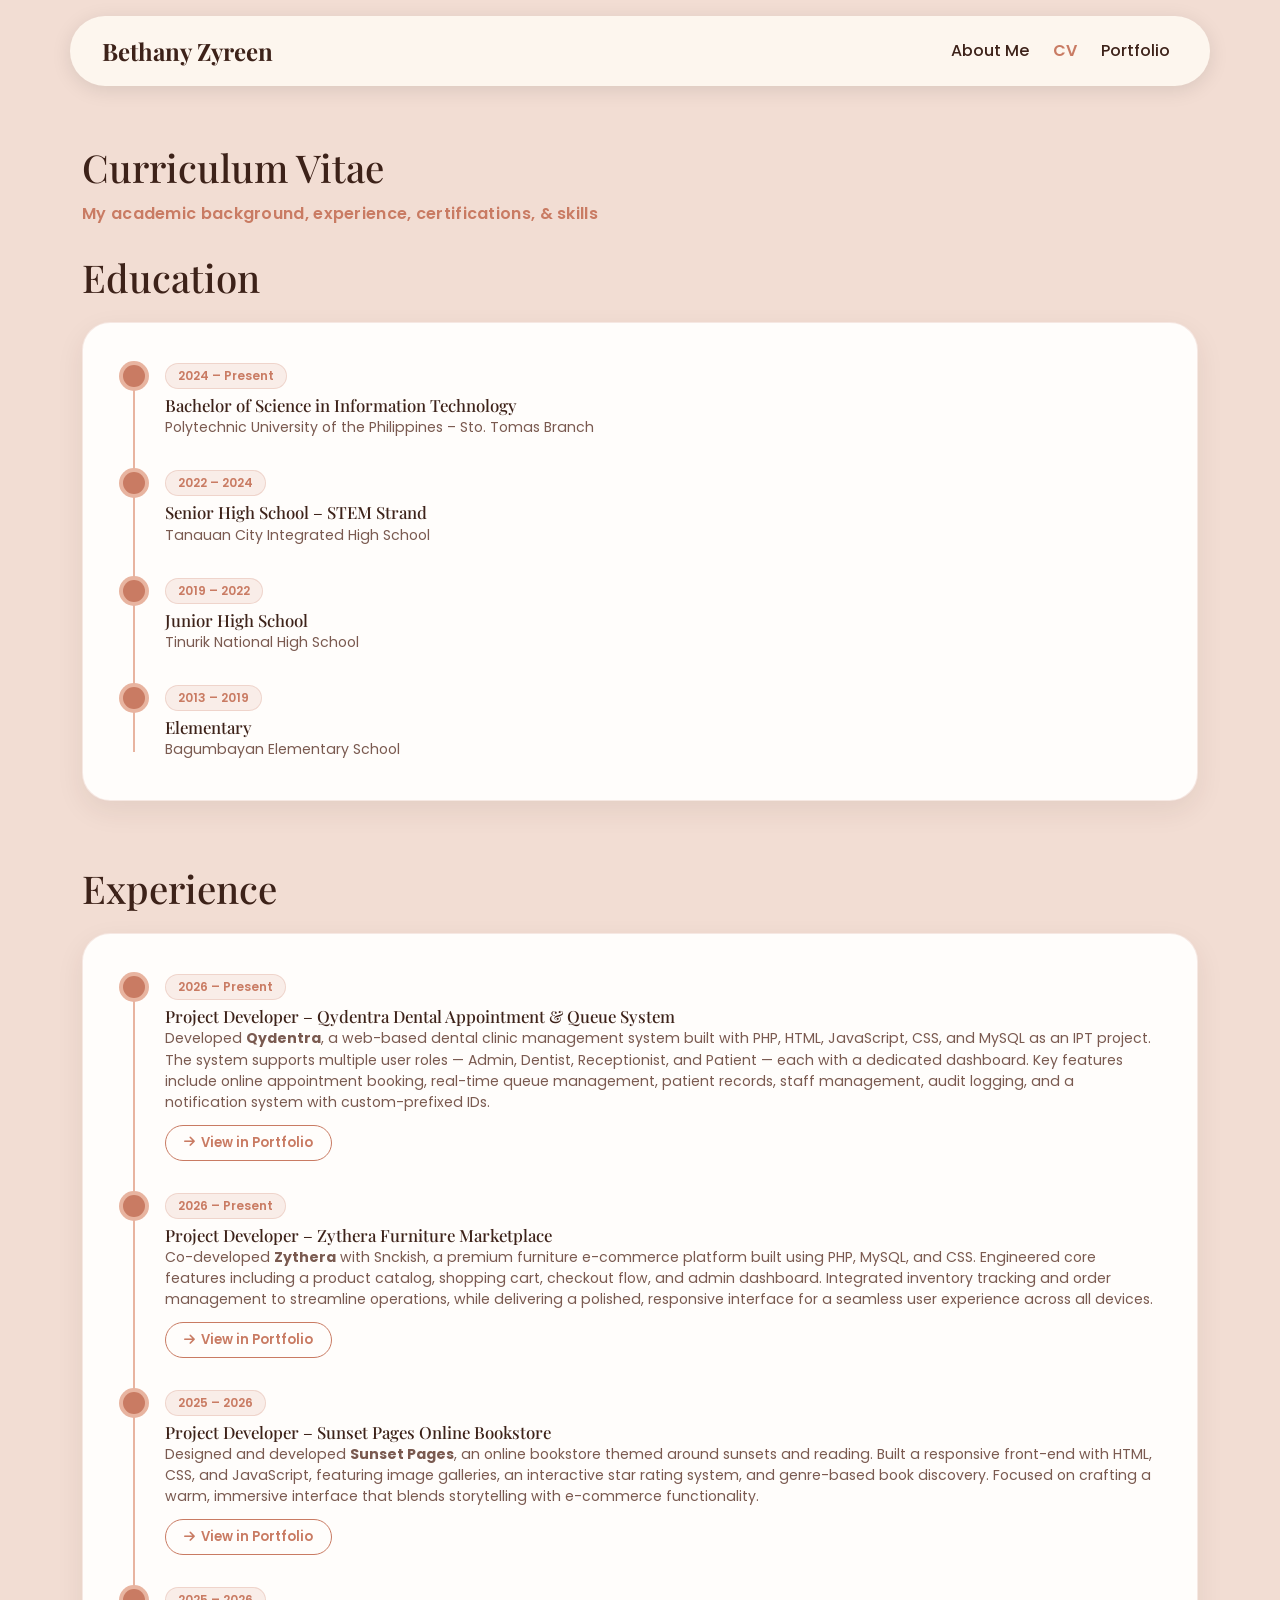
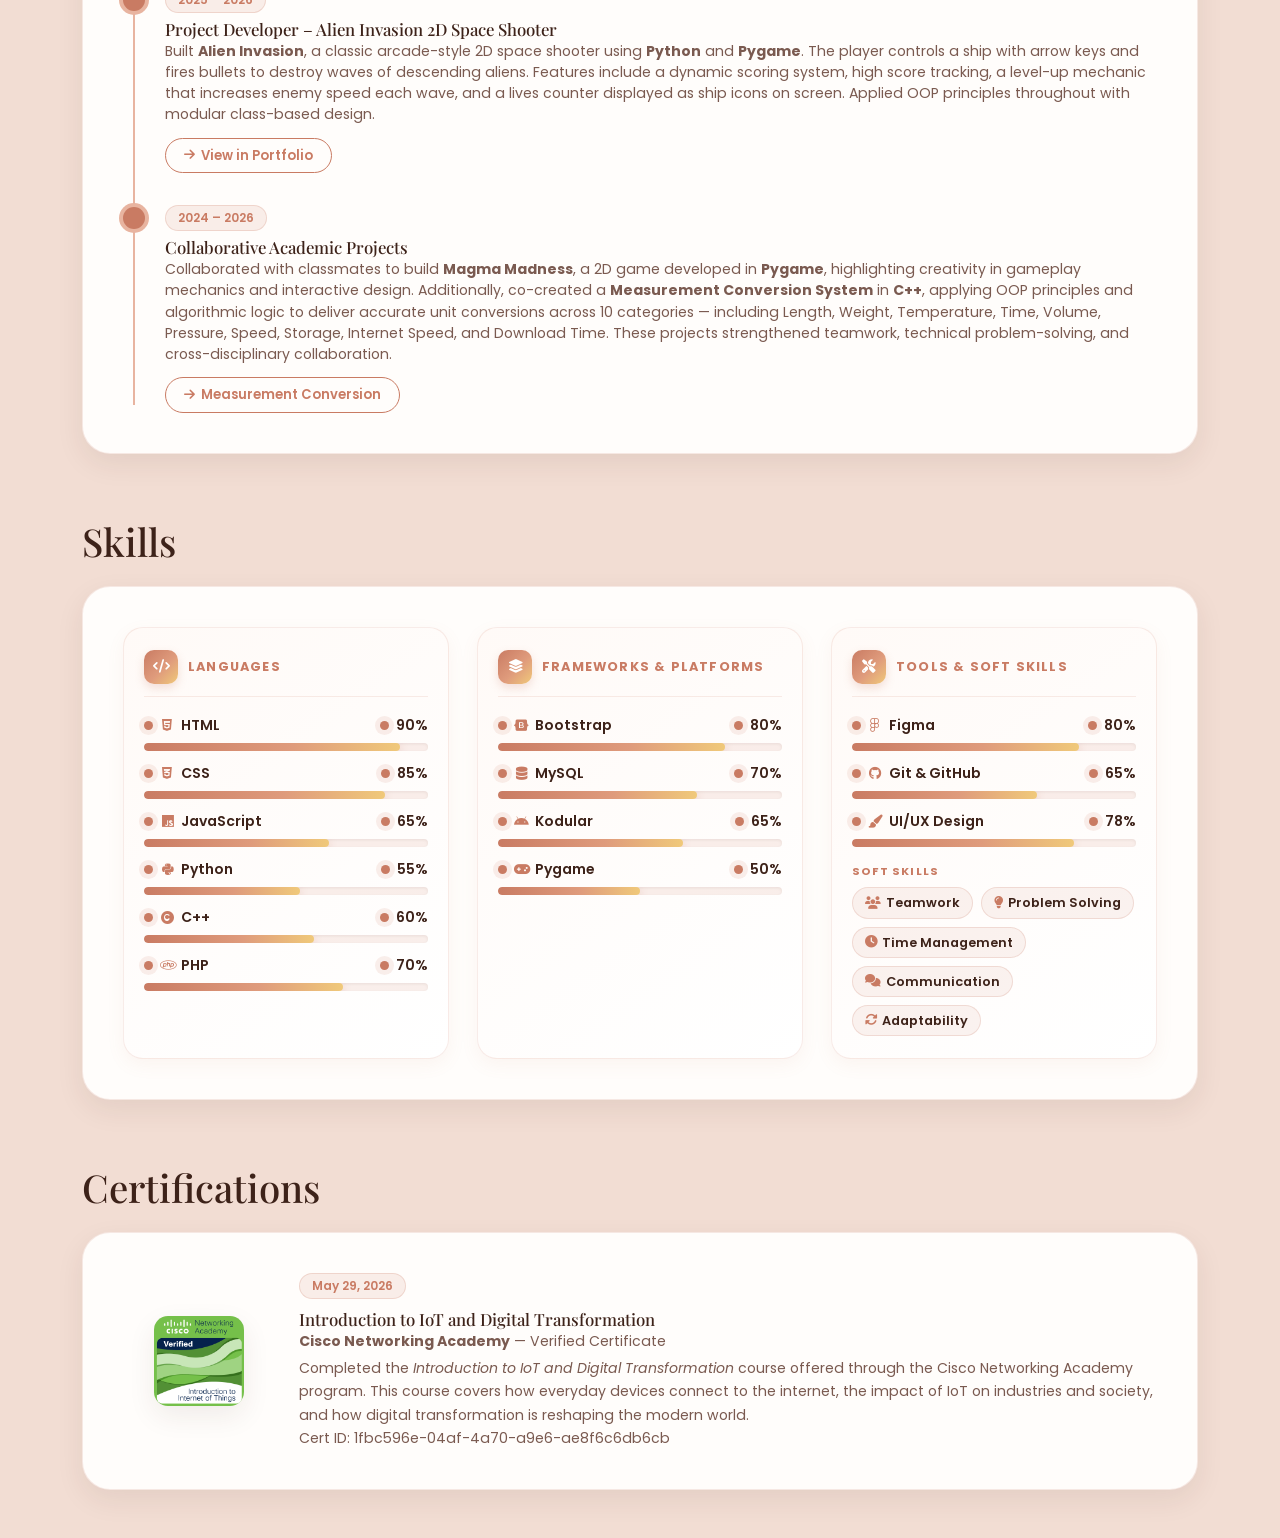
==== commit 4a8f9b93: "fixed cv" ====
--- a/cv.html
+++ b/cv.html
@@ -12,6 +12,32 @@
     rel="stylesheet">
   <link rel="stylesheet" href="https://cdnjs.cloudflare.com/ajax/libs/font-awesome/6.5.0/css/all.min.css">
   <link rel="stylesheet" href="assets/css/style.css">
+  <style>
+    /* ── CV → Portfolio link pill ── */
+    .portfolio-link {
+      display: inline-flex;
+      align-items: center;
+      gap: 6px;
+      margin-top: 12px;
+      padding: 7px 18px;
+      border: 1.5px solid var(--accent);
+      border-radius: 50px;
+      color: var(--accent);
+      font-size: 0.82rem;
+      font-weight: 600;
+      text-decoration: none;
+      font-family: 'Poppins', sans-serif;
+      transition: background 0.2s ease, color 0.2s ease, transform 0.2s ease;
+    }
+    .portfolio-link:hover {
+      background: var(--accent);
+      color: #fff;
+      transform: translateY(-2px);
+    }
+    .portfolio-link i {
+      font-size: 0.78rem;
+    }
+  </style>
 </head>
 
 <body>
@@ -96,6 +122,7 @@
       <div class="card-section">
         <ul class="timeline-list">
 
+          <!-- Qydentra -->
           <li class="timeline-item">
             <div class="timeline-dot"></div>
             <div class="timeline-body">
@@ -108,9 +135,13 @@
                 include online appointment booking, real-time queue management, patient records, staff
                 management, audit logging, and a notification system with custom-prefixed IDs.
               </p>
-            </div>
-          </li>
-
+              <a href="portfolio.html#qydentra" class="portfolio-link">
+                <i class="fas fa-arrow-right"></i> View in Portfolio
+              </a>
+            </div>
+          </li>
+
+          <!-- Zythera -->
           <li class="timeline-item">
             <div class="timeline-dot"></div>
             <div class="timeline-body">
@@ -123,9 +154,13 @@
                 management to streamline operations, while delivering a polished, responsive interface
                 for a seamless user experience across all devices.
               </p>
-            </div>
-          </li>
-
+              <a href="portfolio.html#zythera" class="portfolio-link">
+                <i class="fas fa-arrow-right"></i> View in Portfolio
+              </a>
+            </div>
+          </li>
+
+          <!-- Sunset Pages -->
           <li class="timeline-item">
             <div class="timeline-dot"></div>
             <div class="timeline-body">
@@ -137,9 +172,32 @@
                 galleries, an interactive star rating system, and genre-based book discovery. Focused on
                 crafting a warm, immersive interface that blends storytelling with e-commerce functionality.
               </p>
-            </div>
-          </li>
-
+              <a href="portfolio.html#sunset-pages" class="portfolio-link">
+                <i class="fas fa-arrow-right"></i> View in Portfolio
+              </a>
+            </div>
+          </li>
+
+          <!-- Alien Invasion -->
+          <li class="timeline-item">
+            <div class="timeline-dot"></div>
+            <div class="timeline-body">
+              <span class="timeline-year">2025 – 2026</span>
+              <h5>Project Developer – Alien Invasion 2D Space Shooter</h5>
+              <p>
+                Built <b>Alien Invasion</b>, a classic arcade-style 2D space shooter using <b>Python</b>
+                and <b>Pygame</b>. The player controls a ship with arrow keys and fires bullets to destroy
+                waves of descending aliens. Features include a dynamic scoring system, high score tracking,
+                a level-up mechanic that increases enemy speed each wave, and a lives counter displayed as
+                ship icons on screen. Applied OOP principles throughout with modular class-based design.
+              </p>
+              <a href="portfolio.html#alien-invasion" class="portfolio-link">
+                <i class="fas fa-arrow-right"></i> View in Portfolio
+              </a>
+            </div>
+          </li>
+
+          <!-- Collaborative Projects -->
           <li class="timeline-item">
             <div class="timeline-dot"></div>
             <div class="timeline-body">
@@ -150,9 +208,13 @@
                 <b>Pygame</b>, highlighting creativity in gameplay mechanics and interactive design.
                 Additionally, co-created a <b>Measurement Conversion System</b> in <b>C++</b>, applying
                 OOP principles and algorithmic logic to deliver accurate unit conversions across 10
-                categories. These projects strengthened teamwork, technical problem-solving, and
-                cross-disciplinary collaboration.
+                categories — including Length, Weight, Temperature, Time, Volume, Pressure, Speed,
+                Storage, Internet Speed, and Download Time. These projects strengthened teamwork,
+                technical problem-solving, and cross-disciplinary collaboration.
               </p>
+              <a href="portfolio.html#measurement-conversion" class="portfolio-link">
+                <i class="fas fa-arrow-right"></i> Measurement Conversion
+              </a>
             </div>
           </li>
 
@@ -166,63 +228,272 @@
     <div class="container">
       <h2 class="section-title">Skills</h2>
       <div class="card-section">
-        <div class="row g-4">
-
-          <div class="col-12 col-md-6">
-            <div class="skill-bars">
-              <div class="skill-bar-item">
-                <span>HTML</span>
-                <div class="bar">
-                  <div class="fill" style="width:90%"></div>
-                </div>
-              </div>
-              <div class="skill-bar-item">
-                <span>CSS</span>
-                <div class="bar">
-                  <div class="fill" style="width:85%"></div>
-                </div>
-              </div>
-              <div class="skill-bar-item">
-                <span>JavaScript</span>
-                <div class="bar">
-                  <div class="fill" style="width:65%"></div>
-                </div>
-              </div>
-              <div class="skill-bar-item">
-                <span>Python</span>
-                <div class="bar">
-                  <div class="fill" style="width:55%"></div>
-                </div>
-              </div>
-            </div>
+
+        <style>
+          /* ── SKILL GROUPS ── */
+          .skills-grid {
+            display: grid;
+            grid-template-columns: repeat(3, 1fr);
+            gap: 28px;
+          }
+          @media (max-width: 991px) { .skills-grid { grid-template-columns: repeat(2, 1fr); gap: 20px; } }
+          @media (max-width: 575px) { .skills-grid { grid-template-columns: 1fr; gap: 16px; } }
+
+          .skill-group {
+            background: linear-gradient(145deg, #fffaf7 0%, #ffffff 100%);
+            border: 1px solid rgba(201,123,99,0.14);
+            border-radius: 20px;
+            padding: 22px 20px;
+            box-shadow: 0 6px 18px rgba(201,123,99,0.07);
+          }
+
+          .skill-group-header {
+            display: flex;
+            align-items: center;
+            gap: 10px;
+            margin-bottom: 18px;
+            padding-bottom: 12px;
+            border-bottom: 1.5px solid rgba(201,123,99,0.14);
+          }
+
+          .skill-group-icon {
+            width: 34px;
+            height: 34px;
+            border-radius: 10px;
+            background: var(--accent-gradient);
+            display: flex;
+            align-items: center;
+            justify-content: center;
+            color: #fff;
+            font-size: 0.85rem;
+            flex-shrink: 0;
+            box-shadow: 0 4px 10px rgba(201,123,99,0.22);
+          }
+
+          .skill-group-label {
+            font-size: 0.8rem;
+            font-weight: 700;
+            text-transform: uppercase;
+            letter-spacing: 1.2px;
+            color: var(--accent);
+            margin: 0;
+          }
+
+          /* Redesigned bar item — label + % on same row */
+          .skill-bar-item {
+            display: flex;
+            flex-direction: column;
+            gap: 7px;
+            padding: 0;
+            background: transparent;
+            border: none;
+            border-radius: 0;
+            box-shadow: none;
+            margin-bottom: 12px;
+          }
+          .skill-bar-item:last-child { margin-bottom: 0; }
+          .skill-bar-item:hover { transform: none; box-shadow: none; }
+
+          .skill-bar-label {
+            display: flex;
+            justify-content: space-between;
+            align-items: center;
+          }
+          .skill-bar-label span {
+            font-size: 0.875rem;
+            font-weight: 600;
+            color: var(--dark);
+            display: flex;
+            align-items: center;
+            gap: 7px;
+          }
+          .skill-bar-label span i {
+            font-size: 0.82rem;
+            color: var(--accent);
+            width: 14px;
+            text-align: center;
+          }
+          .skill-pct {
+            font-size: 0.75rem;
+            font-weight: 600;
+            color: var(--accent);
+          }
+
+          .bar {
+            width: 100%;
+            height: 8px;
+            background: rgba(201,123,99,0.12);
+            border-radius: 50px;
+            overflow: hidden;
+          }
+          .fill {
+            height: 100%;
+            width: 0;                         /* starts at 0, animates in */
+            background: linear-gradient(90deg, var(--accent) 0%, #df9b7c 58%, #f0c97a 100%);
+            border-radius: 50px;
+            box-shadow: 0 2px 8px rgba(201,123,99,0.28);
+            transition: width 1.1s cubic-bezier(.4,0,.2,1);
+          }
+          /* soft tools badge chips */
+          .soft-chips {
+            display: flex;
+            flex-wrap: wrap;
+            gap: 8px;
+            margin-top: 4px;
+          }
+          .soft-chip {
+            display: inline-flex;
+            align-items: center;
+            gap: 5px;
+            padding: 5px 12px;
+            background: rgba(201,123,99,0.09);
+            border: 1px solid rgba(201,123,99,0.2);
+            border-radius: 50px;
+            font-size: 0.8rem;
+            font-weight: 600;
+            color: var(--dark);
+          }
+          .soft-chip i { color: var(--accent); font-size: 0.78rem; }
+        </style>
+
+        <div class="skills-grid">
+
+          <!-- GROUP 1: Programming Languages -->
+          <div class="skill-group">
+            <div class="skill-group-header">
+              <div class="skill-group-icon"><i class="fas fa-code"></i></div>
+              <p class="skill-group-label">Languages</p>
+            </div>
+
+            <div class="skill-bar-item">
+              <div class="skill-bar-label">
+                <span><i class="fab fa-html5"></i> HTML</span>
+                <span class="skill-pct">90%</span>
+              </div>
+              <div class="bar"><div class="fill" data-width="90%"></div></div>
+            </div>
+
+            <div class="skill-bar-item">
+              <div class="skill-bar-label">
+                <span><i class="fab fa-css3-alt"></i> CSS</span>
+                <span class="skill-pct">85%</span>
+              </div>
+              <div class="bar"><div class="fill" data-width="85%"></div></div>
+            </div>
+
+            <div class="skill-bar-item">
+              <div class="skill-bar-label">
+                <span><i class="fab fa-js"></i> JavaScript</span>
+                <span class="skill-pct">65%</span>
+              </div>
+              <div class="bar"><div class="fill" data-width="65%"></div></div>
+            </div>
+
+            <div class="skill-bar-item">
+              <div class="skill-bar-label">
+                <span><i class="fab fa-python"></i> Python</span>
+                <span class="skill-pct">55%</span>
+              </div>
+              <div class="bar"><div class="fill" data-width="55%"></div></div>
+            </div>
+
+            <div class="skill-bar-item">
+              <div class="skill-bar-label">
+                <span><i class="fas fa-copyright"></i> C++</span>
+                <span class="skill-pct">60%</span>
+              </div>
+              <div class="bar"><div class="fill" data-width="60%"></div></div>
+            </div>
+
+            <div class="skill-bar-item">
+              <div class="skill-bar-label">
+                <span><i class="fab fa-php"></i> PHP</span>
+                <span class="skill-pct">70%</span>
+              </div>
+              <div class="bar"><div class="fill" data-width="70%"></div></div>
+            </div>
+
           </div>
 
-          <div class="col-12 col-md-6">
-            <div class="skill-bars">
-              <div class="skill-bar-item">
-                <span>PHP</span>
-                <div class="bar">
-                  <div class="fill" style="width:70%"></div>
-                </div>
-              </div>
-              <div class="skill-bar-item">
-                <span>MySQL</span>
-                <div class="bar">
-                  <div class="fill" style="width:70%"></div>
-                </div>
-              </div>
-              <div class="skill-bar-item">
-                <span>Figma</span>
-                <div class="bar">
-                  <div class="fill" style="width:80%"></div>
-                </div>
-              </div>
-              <div class="skill-bar-item">
-                <span>Git &amp; GitHub</span>
-                <div class="bar">
-                  <div class="fill" style="width:65%"></div>
-                </div>
-              </div>
+          <!-- GROUP 2: Frameworks & Platforms -->
+          <div class="skill-group">
+            <div class="skill-group-header">
+              <div class="skill-group-icon"><i class="fas fa-layer-group"></i></div>
+              <p class="skill-group-label">Frameworks & Platforms</p>
+            </div>
+
+            <div class="skill-bar-item">
+              <div class="skill-bar-label">
+                <span><i class="fab fa-bootstrap"></i> Bootstrap</span>
+                <span class="skill-pct">80%</span>
+              </div>
+              <div class="bar"><div class="fill" data-width="80%"></div></div>
+            </div>
+
+            <div class="skill-bar-item">
+              <div class="skill-bar-label">
+                <span><i class="fas fa-database"></i> MySQL</span>
+                <span class="skill-pct">70%</span>
+              </div>
+              <div class="bar"><div class="fill" data-width="70%"></div></div>
+            </div>
+
+            <div class="skill-bar-item">
+              <div class="skill-bar-label">
+                <span><i class="fab fa-android"></i> Kodular</span>
+                <span class="skill-pct">65%</span>
+              </div>
+              <div class="bar"><div class="fill" data-width="65%"></div></div>
+            </div>
+
+            <div class="skill-bar-item">
+              <div class="skill-bar-label">
+                <span><i class="fas fa-gamepad"></i> Pygame</span>
+                <span class="skill-pct">50%</span>
+              </div>
+              <div class="bar"><div class="fill" data-width="50%"></div></div>
+            </div>
+
+          </div>
+
+          <!-- GROUP 3: Tools & Soft Skills -->
+          <div class="skill-group">
+            <div class="skill-group-header">
+              <div class="skill-group-icon"><i class="fas fa-tools"></i></div>
+              <p class="skill-group-label">Tools & Soft Skills</p>
+            </div>
+
+            <div class="skill-bar-item">
+              <div class="skill-bar-label">
+                <span><i class="fab fa-figma"></i> Figma</span>
+                <span class="skill-pct">80%</span>
+              </div>
+              <div class="bar"><div class="fill" data-width="80%"></div></div>
+            </div>
+
+            <div class="skill-bar-item">
+              <div class="skill-bar-label">
+                <span><i class="fab fa-github"></i> Git &amp; GitHub</span>
+                <span class="skill-pct">65%</span>
+              </div>
+              <div class="bar"><div class="fill" data-width="65%"></div></div>
+            </div>
+
+            <div class="skill-bar-item">
+              <div class="skill-bar-label">
+                <span><i class="fas fa-paint-brush"></i> UI/UX Design</span>
+                <span class="skill-pct">78%</span>
+              </div>
+              <div class="bar"><div class="fill" data-width="78%"></div></div>
+            </div>
+
+            <p class="skill-group-label mt-3 mb-2" style="font-size:0.7rem;">Soft Skills</p>
+            <div class="soft-chips">
+              <span class="soft-chip"><i class="fas fa-users"></i> Teamwork</span>
+              <span class="soft-chip"><i class="fas fa-lightbulb"></i> Problem Solving</span>
+              <span class="soft-chip"><i class="fas fa-clock"></i> Time Management</span>
+              <span class="soft-chip"><i class="fas fa-comments"></i> Communication</span>
+              <span class="soft-chip"><i class="fas fa-sync-alt"></i> Adaptability</span>
             </div>
           </div>
 
@@ -230,6 +501,22 @@
       </div>
     </div>
   </section>
+
+  <script>
+    /* Animate skill bars when they scroll into view */
+    document.addEventListener('DOMContentLoaded', () => {
+      const fills = document.querySelectorAll('.fill[data-width]');
+      const observer = new IntersectionObserver((entries) => {
+        entries.forEach(entry => {
+          if (entry.isIntersecting) {
+            entry.target.style.width = entry.target.dataset.width;
+            observer.unobserve(entry.target);
+          }
+        });
+      }, { threshold: 0.3 });
+      fills.forEach(f => observer.observe(f));
+    });
+  </script>
 
   <!-- CERTIFICATIONS -->
   <section class="section pt-0 pb-5">
